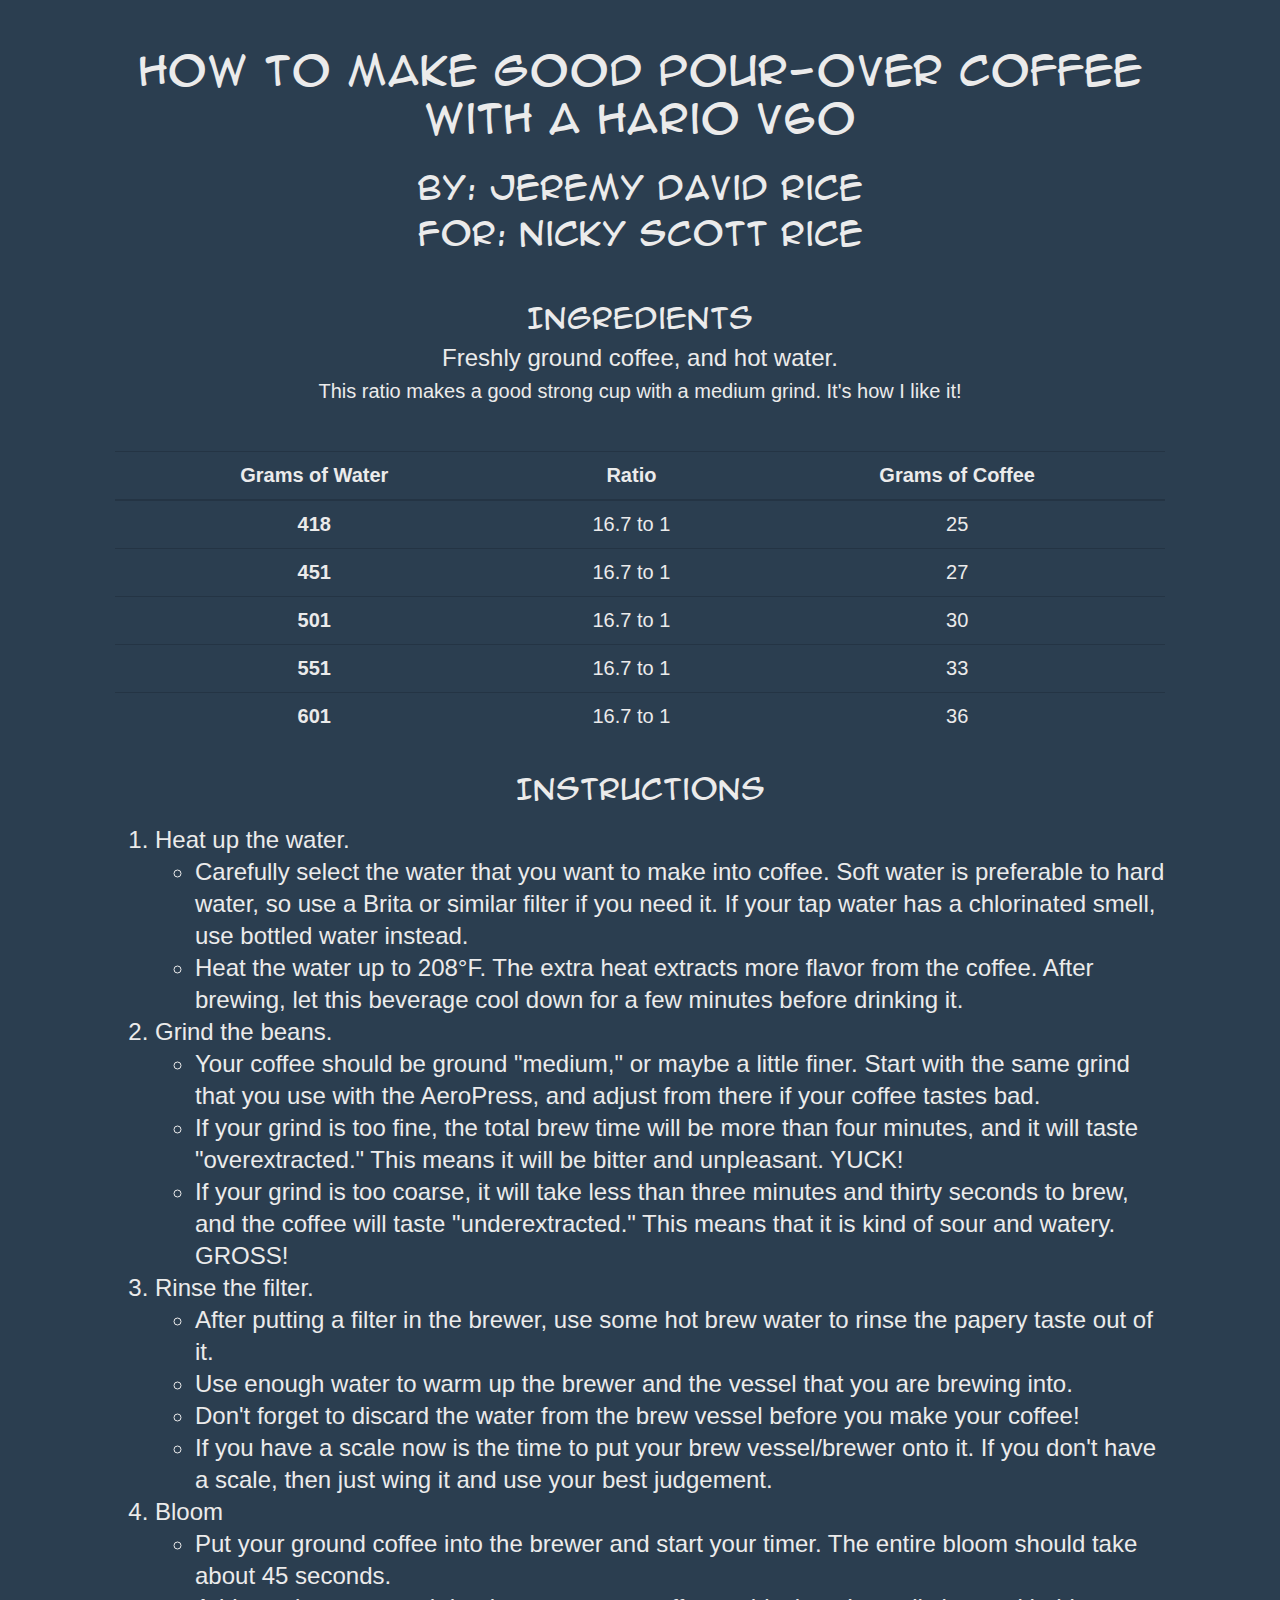
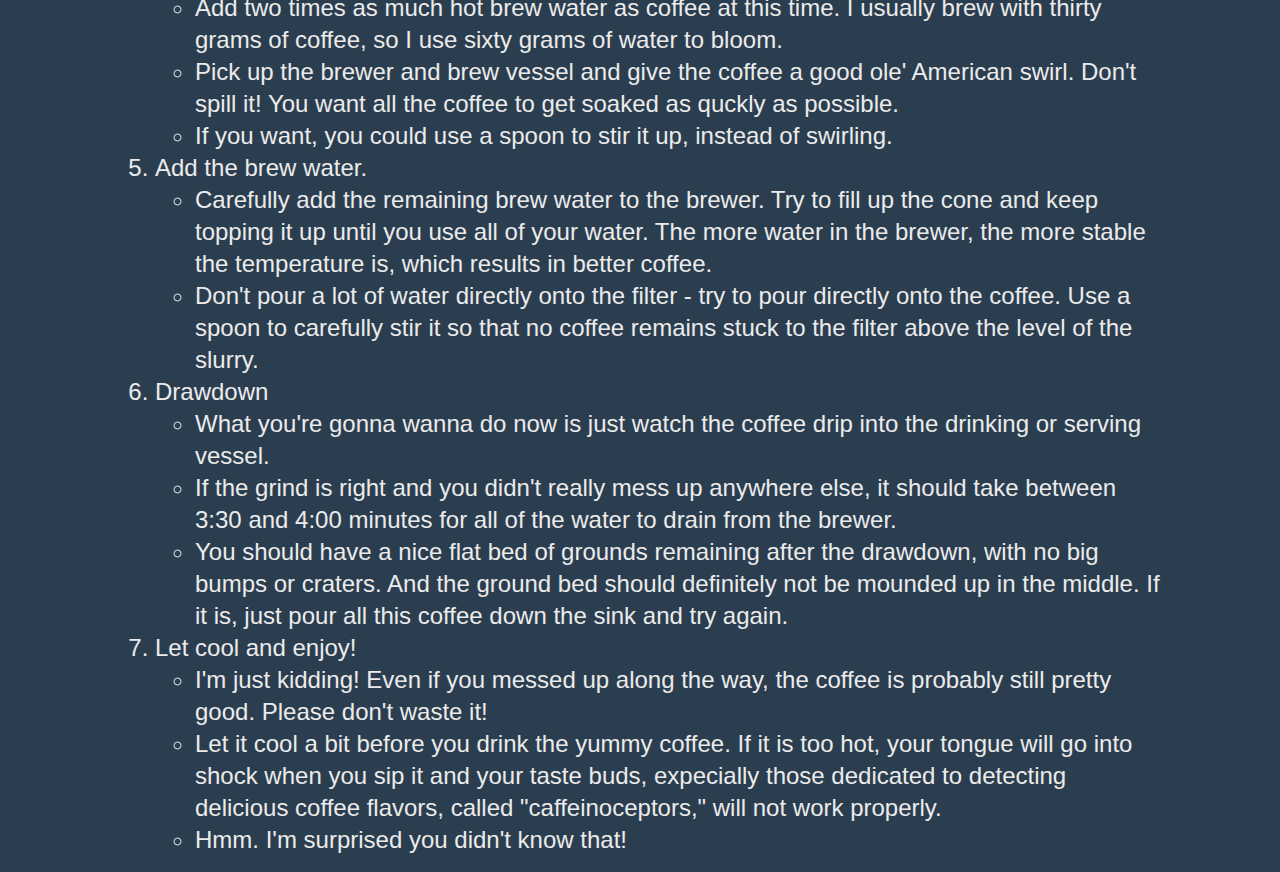
==== index.html @ bdd8b1e8 "WIP finish draft of instructions" ====
<!DOCTYPE html>
<html lang="en">

<head>
  <meta charset="UTF-8">
  <meta name="viewport" content="width=device-width, initial-scale=1.0">
  <title>Pour-Over Instructions</title>
  <!-- AnimeAce Font -->
  <link rel="stylesheet" href="Assets/Fonts/AnimeAce/specimen_files/grid_12-825-55-15.css" class="style">
  <!-- <link rel="stylesheet" href="Assets/Fonts/AnimeAce/specimen_files/specimen_stylesheet.css" class="style"> -->
  <link rel="stylesheet" href="Assets/Fonts/AnimeAce/stylesheet.css" class="style">
  <!-- Bootswatch Theme -->
  <link rel="stylesheet" href="Assets/CSS/bootstrap.min.css" class="style">
  <!-- Custom CSS -->
  <link rel="stylesheet" href="Assets/CSS/style.css" class="style">
</head>

<body>
  <div class="container">
    <h1 class="heading">How to Make Good Pour-Over Coffee with a Hario V60</h1><br>
    <h2 class="byline">By: Jeremy David Rice</h2>
    <h2 class="forline">For: Nicky Scott Rice</h2>
    <div class="container ingredients">
      <h3 class="ingredients-heading">Ingredients</h3>
      <h4>Freshly ground coffee, and hot water.</h4>
      <h5>This ratio makes a good strong cup with a medium grind. It's how I like it!</h5>
      <div class="container ingredients-table">
        <table class="table">
          <thead>
            <tr>
              <th scope="col">Grams of Water</th>
              <th scope="col">Ratio</th>
              <th scope="col">Grams of Coffee</th>
            </tr>
          </thead>
          <tbody>
            <tr>
              <th scope="row">418</th>
              <td>16.7 to 1</td>
              <td>25</td>
            </tr>
            <tr>
              <th scope="row">451</th>
              <td>16.7 to 1</td>
              <td>27</td>
            </tr>
            <tr>
              <th scope="row">501</th>
              <td>16.7 to 1</td>
              <td>30</td>
            </tr>
            <tr>
              <th scope="row">551</th>
              <td>16.7 to 1</td>
              <td>33</td>
            </tr>
            <tr>
              <th scope="row">601</th>
              <td>16.7 to 1</td>
              <td>36</td>
            </tr>
          </tbody>
        </table>

      </div>

    </div><br>
    <div class="container instructions">
      <h3 class="instructions-heading">Instructions</h3>
      <div class="container instructions-list">
        <ol>
          <li>Heat up the water.</li>
          <ul>
            <li>
              Carefully select the water that you want to make into coffee. Soft water is preferable to hard water, so
              use a Brita
              or similar filter if you need it. If your tap water has a chlorinated smell, use bottled water instead.
            </li>
            <li>Heat the water up to 208&deg;F. The extra heat extracts more flavor from the coffee. After brewing, let
              this beverage cool down for a few minutes before drinking it.
            </li>
          </ul>
          <li>Grind the beans.</li>
          <ul>
            <li>Your coffee should be ground "medium," or maybe a little finer. Start with the same
              grind that you use with the AeroPress, and adjust from there if your coffee tastes bad.</li>
            <li>If your grind is too fine, the total brew time will be more than four minutes, and it will taste
              "overextracted." This means it will be bitter and unpleasant. YUCK!</li>
            <li>If your grind is too coarse, it will take less than three minutes and thirty seconds to brew, and the
              coffee will taste "underextracted." This means that it is kind of sour and watery. GROSS!</li>
          </ul>
          <li>Rinse the filter.</li>
          <ul>
            <li>After putting a filter in the brewer, use some hot brew water to rinse the papery taste out of it. </li>
            <li>Use enough water to warm up the brewer and the vessel that you are brewing into.</li>
            <li>Don't forget to discard the water from the brew vessel before you make your coffee!</li>
            <li>If you have a scale now is the time to put your brew vessel/brewer onto it. If you don't have a scale,
              then just wing it and use your best judgement.</li>
          </ul>
          <li>Bloom</li>
          <ul>
            <li>Put your ground coffee into the brewer and start your timer. The entire bloom should take about 45
              seconds.</li>
            <li>Add two times as much hot brew water as coffee at this time. I usually brew with thirty grams of coffee,
              so I use sixty grams of water to bloom.</li>
            <li>Pick up the brewer and brew vessel and give the coffee a good ole' American swirl. Don't spill it! You
              want all the coffee to get soaked as quckly as possible.
            <li>If you want, you could use a spoon to stir it up, instead of swirling.</li>
          </ul>
          <li>Add the brew water.</li>
          <ul>
            <li>Carefully add the remaining brew water to the brewer. Try to fill up the cone and keep topping it up
              until you use all of your water. The more water in the brewer, the more stable the temperature is, which
              results in better coffee.</li>
            <li>Don't pour a lot of water directly onto the filter - try to pour directly onto the coffee. Use a spoon
              to carefully stir it so that no coffee remains stuck to the filter above the level of the slurry.</li>
          </ul>
          <li>Drawdown</li>
          <ul>
            <li>What you're gonna wanna do now is just watch the coffee drip into the drinking or serving vessel.</li>
            <li>If the grind is right and you didn't really mess up anywhere else, it should take between 3:30 and 4:00
              minutes for all of the water to drain from the brewer.</li>
            <li>You should have a nice flat bed of grounds remaining after the drawdown, with no big bumps or craters.
              And the ground bed should definitely not be mounded up in the middle. If it is, just pour all this coffee
              down the sink and try again.</li>
          </ul>
          <li>Let cool and enjoy!</li>
          <ul>
            <li>I'm just kidding! Even if you messed up along the way, the coffee is probably still pretty good. Please
              don't waste it!</li>
            <li>Let it cool a bit before you drink the yummy coffee. If it is too hot, your tongue will go into shock
              when you sip it
              and your taste buds, expecially those dedicated to detecting delicious coffee flavors, called
              "caffeinoceptors," will not work properly.</li>
            <li>Hmm. I'm surprised you didn't know that!</li>
          </ul>
        </ol>
      </div>

    </div>

  </div>
  <!-- Custom JS -->
  <!-- <link rel="stylesheet" href="app.js" class="app js"> -->
</body>

</html>
---- Assets/Fonts/AnimeAce/specimen_files/grid_12-825-55-15.css ----
/*Notes about grid:
Columns:      12
Grid Width:   825px
Column Width: 55px
Gutter Width: 15px
-------------------------------*/
 
 
 
.section 		{margin-bottom: 18px;
}
.section:after	{content: ".";display: block;height: 0;clear: both;visibility: hidden;}
.section 		{*zoom: 1;}
 
.section .firstcolumn,
.section .firstcol {margin-left: 0;}
 
 
/* Border on left hand side of a column. */
.border {
  padding-left: 7px;
  margin-left: 7px;
  border-left: 1px solid #eee;
}
 
/* Border with more whitespace, spans one column. */
.colborder {
    padding-left: 42px;
  margin-left: 42px;
  border-left: 1px solid #eee;
}
 

 
/* The Grid Classes */
.grid1, .grid1_2cols, .grid1_3cols, .grid1_4cols, .grid2, .grid2_3cols, .grid2_4cols, .grid3, .grid3_2cols, .grid3_4cols, .grid4, .grid4_3cols, .grid5, .grid5_2cols, .grid5_3cols, .grid5_4cols, .grid6, .grid6_4cols, .grid7, .grid7_2cols, .grid7_3cols, .grid7_4cols, .grid8, .grid8_3cols, .grid9, .grid9_2cols, .grid9_4cols, .grid10, .grid10_3cols, .grid10_4cols, .grid11, .grid11_2cols, .grid11_3cols, .grid11_4cols, .grid12
{margin-left: 15px;float: left;display: inline; overflow: hidden;}
 
 
.width1, .grid1, .span-1 {width: 55px;}
.width1_2cols,.grid1_2cols {width: 20px;}
.width1_3cols,.grid1_3cols  {width: 8px;}
.width1_4cols,.grid1_4cols  {width: 2px;}
.input_width1 {width: 49px;}
 
.width2, .grid2, .span-2 {width: 125px;}
.width2_3cols,.grid2_3cols  {width: 31px;}
.width2_4cols,.grid2_4cols  {width: 20px;}
.input_width2 {width: 119px;}
 
.width3, .grid3, .span-3 {width: 195px;}
.width3_2cols,.grid3_2cols {width: 90px;}
.width3_4cols,.grid3_4cols  {width: 37px;}
.input_width3 {width: 189px;}
 
.width4, .grid4, .span-4 {width: 265px;}
.width4_3cols,.grid4_3cols  {width: 78px;}
.input_width4 {width: 259px;}
 
.width5, .grid5, .span-5 {width: 335px;}
.width5_2cols,.grid5_2cols {width: 160px;}
.width5_3cols,.grid5_3cols  {width: 101px;}
.width5_4cols,.grid5_4cols  {width: 72px;}
.input_width5 {width: 329px;}
 
.width6, .grid6, .span-6 {width: 405px;}
.width6_4cols,.grid6_4cols  {width: 90px;}
.input_width6 {width: 399px;}
 
.width7, .grid7, .span-7 {width: 475px;}
.width7_2cols,.grid7_2cols {width: 230px;}
.width7_3cols,.grid7_3cols  {width: 148px;}
.width7_4cols,.grid7_4cols  {width: 107px;}
.input_width7 {width: 469px;}
 
.width8, .grid8, .span-8 {width: 545px;}
.width8_3cols,.grid8_3cols  {width: 171px;}
.input_width8 {width: 539px;}
 
.width9, .grid9, .span-9 {width: 615px;}
.width9_2cols,.grid9_2cols {width: 300px;}
.width9_4cols,.grid9_4cols  {width: 142px;}
.input_width9 {width: 609px;}
 
.width10, .grid10, .span-10 {width: 685px;}
.width10_3cols,.grid10_3cols  {width: 218px;}
.width10_4cols,.grid10_4cols  {width: 160px;}
.input_width10 {width: 679px;}
 
.width11, .grid11, .span-11 {width: 755px;}
.width11_2cols,.grid11_2cols {width: 370px;}
.width11_3cols,.grid11_3cols  {width: 241px;}
.width11_4cols,.grid11_4cols  {width: 177px;}
.input_width11 {width: 749px;}
 
.width12, .grid12, .span-12 {width: 825px;}
.input_width12 {width: 819px;}
 
/* Subdivided grid spaces */
.emptycols_left1, .prepend-1 {padding-left: 70px;}
.emptycols_right1, .append-1 {padding-right: 70px;}
.emptycols_left2, .prepend-2 {padding-left: 140px;}
.emptycols_right2, .append-2 {padding-right: 140px;}
.emptycols_left3, .prepend-3 {padding-left: 210px;}
.emptycols_right3, .append-3 {padding-right: 210px;}
.emptycols_left4, .prepend-4 {padding-left: 280px;}
.emptycols_right4, .append-4 {padding-right: 280px;}
.emptycols_left5, .prepend-5 {padding-left: 350px;}
.emptycols_right5, .append-5 {padding-right: 350px;}
.emptycols_left6, .prepend-6 {padding-left: 420px;}
.emptycols_right6, .append-6 {padding-right: 420px;}
.emptycols_left7, .prepend-7 {padding-left: 490px;}
.emptycols_right7, .append-7 {padding-right: 490px;}
.emptycols_left8, .prepend-8 {padding-left: 560px;}
.emptycols_right8, .append-8 {padding-right: 560px;}
.emptycols_left9, .prepend-9 {padding-left: 630px;}
.emptycols_right9, .append-9 {padding-right: 630px;}
.emptycols_left10, .prepend-10 {padding-left: 700px;}
.emptycols_right10, .append-10 {padding-right: 700px;}
.emptycols_left11, .prepend-11 {padding-left: 770px;}
.emptycols_right11, .append-11 {padding-right: 770px;}
.pull-1 {margin-left: -70px;}
.push-1 {margin-right: -70px;margin-left: 18px;float: right;}
.pull-2 {margin-left: -140px;}
.push-2 {margin-right: -140px;margin-left: 18px;float: right;}
.pull-3 {margin-left: -210px;}
.push-3 {margin-right: -210px;margin-left: 18px;float: right;}
.pull-4 {margin-left: -280px;}
.push-4 {margin-right: -280px;margin-left: 18px;float: right;}
---- Assets/Fonts/AnimeAce/specimen_files/specimen_stylesheet.css ----
@import url('grid_12-825-55-15.css');

/*  
	CSS Reset by Eric Meyer - Released under Public Domain
    http://meyerweb.com/eric/tools/css/reset/
*/
html, body, div, span, applet, object, iframe,
h1, h2, h3, h4, h5, h6, p, blockquote, pre,
a, abbr, acronym, address, big, cite, code,
del, dfn, em, font, img, ins, kbd, q, s, samp,
small, strike, strong, sub, sup, tt, var,
b, u, i, center, dl, dt, dd, ol, ul, li,
fieldset, form, label, legend, table, 
caption, tbody, tfoot, thead, tr, th, td 
                  {margin: 0;padding: 0;border: 0;outline: 0;
                  font-size: 100%;vertical-align: baseline;
                  background: transparent;}
body              {line-height: 1;}
ol, ul            {list-style: none;}
blockquote, q     {quotes: none;}
blockquote:before, blockquote:after,
q:before, q:after {content: '';	content: none;}
:focus            {outline: 0;}
ins               {text-decoration: none;}
del               {text-decoration: line-through;}
table             {border-collapse: collapse;border-spacing: 0;}




body {
	color: #000;
	background-color: #dcdcdc;
}

a {
	text-decoration: none;
	color: #1883ba;
}

h1{
	font-size: 32px;
	font-weight: normal;
	font-style: normal;
	margin-bottom: 18px;
}

h2{
	font-size: 18px;
}

#container {
	width: 865px;
	margin: 0px auto;
}


#header {
	padding: 20px;
	font-size: 36px;
	background-color: #000;
	color: #fff;
}

#header span {
	color: #666;
}
#main_content {
	background-color: #fff;
	padding: 60px 20px 20px;
}


#footer p {
	margin: 0;
	padding-top: 10px;
	padding-bottom: 50px;
	color: #333;
	font: 10px Arial, sans-serif;
}

.tabs {
	width: 100%;
	height: 31px;
	background-color: #444;
}
.tabs li {
	float:  left;
	margin: 0;
	overflow: hidden;
	background-color: #444;
}
.tabs li a {
	display: block;
	color: #fff;
	text-decoration: none;
	font: bold 11px/11px 'Arial';
	text-transform: uppercase;
	padding: 10px 15px;
	border-right: 1px solid #fff;
}

.tabs li a:hover {
		background-color: #00b3ff;

}

.tabs li.active a {
	color:  #000;
	background-color: #fff;
}



div.huge {
	
	font-size: 300px;
	line-height: 1em;
	padding: 0;
	letter-spacing: -.02em;
	overflow: hidden;
}
div.glyph_range {
	font-size: 72px;
	line-height: 1.1em;
}

.size10{ font-size: 10px; }
.size11{ font-size: 11px; }
.size12{ font-size: 12px; }
.size13{ font-size: 13px; }
.size14{ font-size: 14px; }
.size16{ font-size: 16px; }
.size18{ font-size: 18px; }
.size20{ font-size: 20px; }
.size24{ font-size: 24px; }
.size30{ font-size: 30px; }
.size36{ font-size: 36px; }
.size48{ font-size: 48px; }
.size60{ font-size: 60px; }
.size72{ font-size: 72px; }
.size90{ font-size: 90px; }


.psample_row1 {	height: 120px;}
.psample_row1 {	height: 120px;}
.psample_row2 {	height: 160px;}
.psample_row3 {	height: 160px;}
.psample_row4 {	height: 160px;}

.psample {
	overflow: hidden;
	position: relative;
}
.psample p {
	line-height: 1.3em;
	display: block;
	overflow: hidden;
	margin: 0;
}

.psample span {
	margin-right: .5em;
}

.white_blend {
	width: 100%;
	height: 61px;
	background-image: url([data-uri]);
	position: absolute;
	bottom: 0;
}
.black_blend {
	width: 100%;
	height: 61px;
	background-image: url([data-uri]);
	position: absolute;
	bottom: 0;
}
.fullreverse {
	background:  #000 !important;
	color:  #fff !important;
	margin-left: -20px;
	padding-left: 20px;
	margin-right: -20px;
	padding-right: 20px;
	padding: 20px;
	margin-bottom:0;
}


.sample_table td {
	padding-top: 3px;
	padding-bottom:5px;
	padding-left: 5px;
	vertical-align: middle;
	line-height: 1.2em;
}

.sample_table td:first-child {
	background-color: #eee;
	text-align: right;
	padding-right: 5px;
	padding-left: 0;
	padding: 5px;
	font: 11px/12px "Courier New", Courier, mono;
}

code {
	white-space: pre;
	background-color: #eee;
	display: block;
	padding: 10px;
	margin-bottom: 18px;
	overflow: auto;
}


.bottom,.last 	{margin-bottom:0 !important; padding-bottom:0 !important;}

.box  { 
  padding: 18px; 
  margin-bottom: 18px; 
  background: #eee; 
}

.reverse,.reversed { background:  #000 !important;color:  #fff !important; border: none !important;}

#bodycomparison {
	position: relative;
	overflow: hidden;
	font-size: 72px;
	height: 90px;
	white-space: nowrap;
}

#bodycomparison div{
	font-size: 72px;
	line-height: 90px;
	display: inline;
	margin: 0 15px 0 0;
	padding: 0;
}

#bodycomparison div span{
	font: 10px Arial;
	position: absolute;
	left: 0;
}
#xheight {
	float: none;
	position: absolute;
	color: #d9f3ff;
	font-size: 72px;
	line-height: 90px;
}

.fontbody {
 position: relative;
}
.arialbody{
	font-family: Arial;
	position: relative;
}
.verdanabody{
	font-family: Verdana;
	position: relative;
}
.georgiabody{
	font-family: Georgia;
	position: relative;
}

/* @group Layout page
 */

#layout h1 {
	font-size: 36px;
	line-height: 42px;
	font-weight: normal;
	font-style: normal;
}

#layout h2 {
	font-size: 24px;
	line-height: 23px;
	font-weight: normal;
	font-style: normal;
}

#layout h3 {
	font-size: 22px;
	line-height: 1.4em;
	margin-top: 1em;
	font-weight: normal;
	font-style: normal;
}


#layout p.byline {
	font-size: 12px;
	margin-top: 18px;
	line-height: 12px;
	margin-bottom: 0;
}
#layout p {
	font-size: 14px;
	line-height: 21px;
	margin-bottom: .5em;
}

#layout p.large{
	font-size: 18px;
	line-height: 26px;
}

#layout .sidebar p{
	font-size: 12px;
	line-height: 1.4em;
}

#layout p.caption {
	font-size: 10px;
	margin-top: -16px;
	margin-bottom: 18px;
}

/* @end */

/* @group Glyphs */

#glyph_chart div{
	background-color: #d9f3ff;
	color: black;
	float: left;
	font-size: 36px;
	height: 1.2em;
	line-height: 1.2em;
	margin-bottom: 1px;
	margin-right: 1px;
	text-align: center;
	width: 1.2em;
	position: relative;
	padding: .6em .2em .2em;
}

#glyph_chart div p {
	position: absolute;
	left: 0;
	top: 0;
	display: block;
	text-align: center;
	font: bold 9px Arial, sans-serif;
	background-color: #3a768f;
	width: 100%;
	color: #fff;
	padding: 2px 0;
}


#glyphs h1 {
	font-family: Arial, sans-serif;
}
/* @end */

/* @group Installing */

#installing {
	font: 13px Arial, sans-serif;
}

#installing p,
#glyphs p{
	line-height: 1.2em;
	margin-bottom: 18px;
	font: 13px Arial, sans-serif;
}



#installing h3{
	font-size: 15px;
	margin-top: 18px;
}

/* @end */

#rendering h1 {
	font-family: Arial, sans-serif;
}
.render_table td {
	font: 11px "Courier New", Courier, mono;
	vertical-align: middle;
}
---- Assets/Fonts/AnimeAce/stylesheet.css ----
/*! Generated by Font Squirrel (https://www.fontsquirrel.com) on December 20, 2020 */
@font-face {
    font-family: 'anime_aceregular';
    src: url('animeace-webfont.woff2') format('woff2'),
         url('animeace-webfont.woff') format('woff');
    font-weight: normal;
    font-style: normal;

}
@font-face {
    font-family: 'anime_acebold';
    src: url('animeace_b-webfont.woff2') format('woff2'),
         url('animeace_b-webfont.woff') format('woff');
    font-weight: normal;
    font-style: normal;

}
@font-face {
    font-family: 'anime_aceitalic';
    src: url('animeace_i-webfont.woff2') format('woff2'),
         url('animeace_i-webfont.woff') format('woff');
    font-weight: normal;
    font-style: normal;

}
---- Assets/CSS/style.css ----
body {
  text-align: center;
  font: 1rem 'anime_aceregular', sans-serif;
  align-items: center;
  /* margin-top: 3rem; */
}
ol,ul {
 text-align: left;
 font: 1.5rem sans-serif;
 line-height: 2rem;
 /* max-width: 70rem; */
 /* align-items: center; */
}
h4 {
  font: 1.5rem sans-serif;
}
h5, 
.table {
  font: 1.25rem sans-serif;
}
.container {
  margin-top: 3rem;
}
.instructions {
  margin-top: 0rem;
}
.instructions-list {
  margin-top: 1rem;
}

/* .container {
  text-align: center;
  align-items: center;
} */
/* .container.list {
  align-items: center;
  text-align: center;
} */
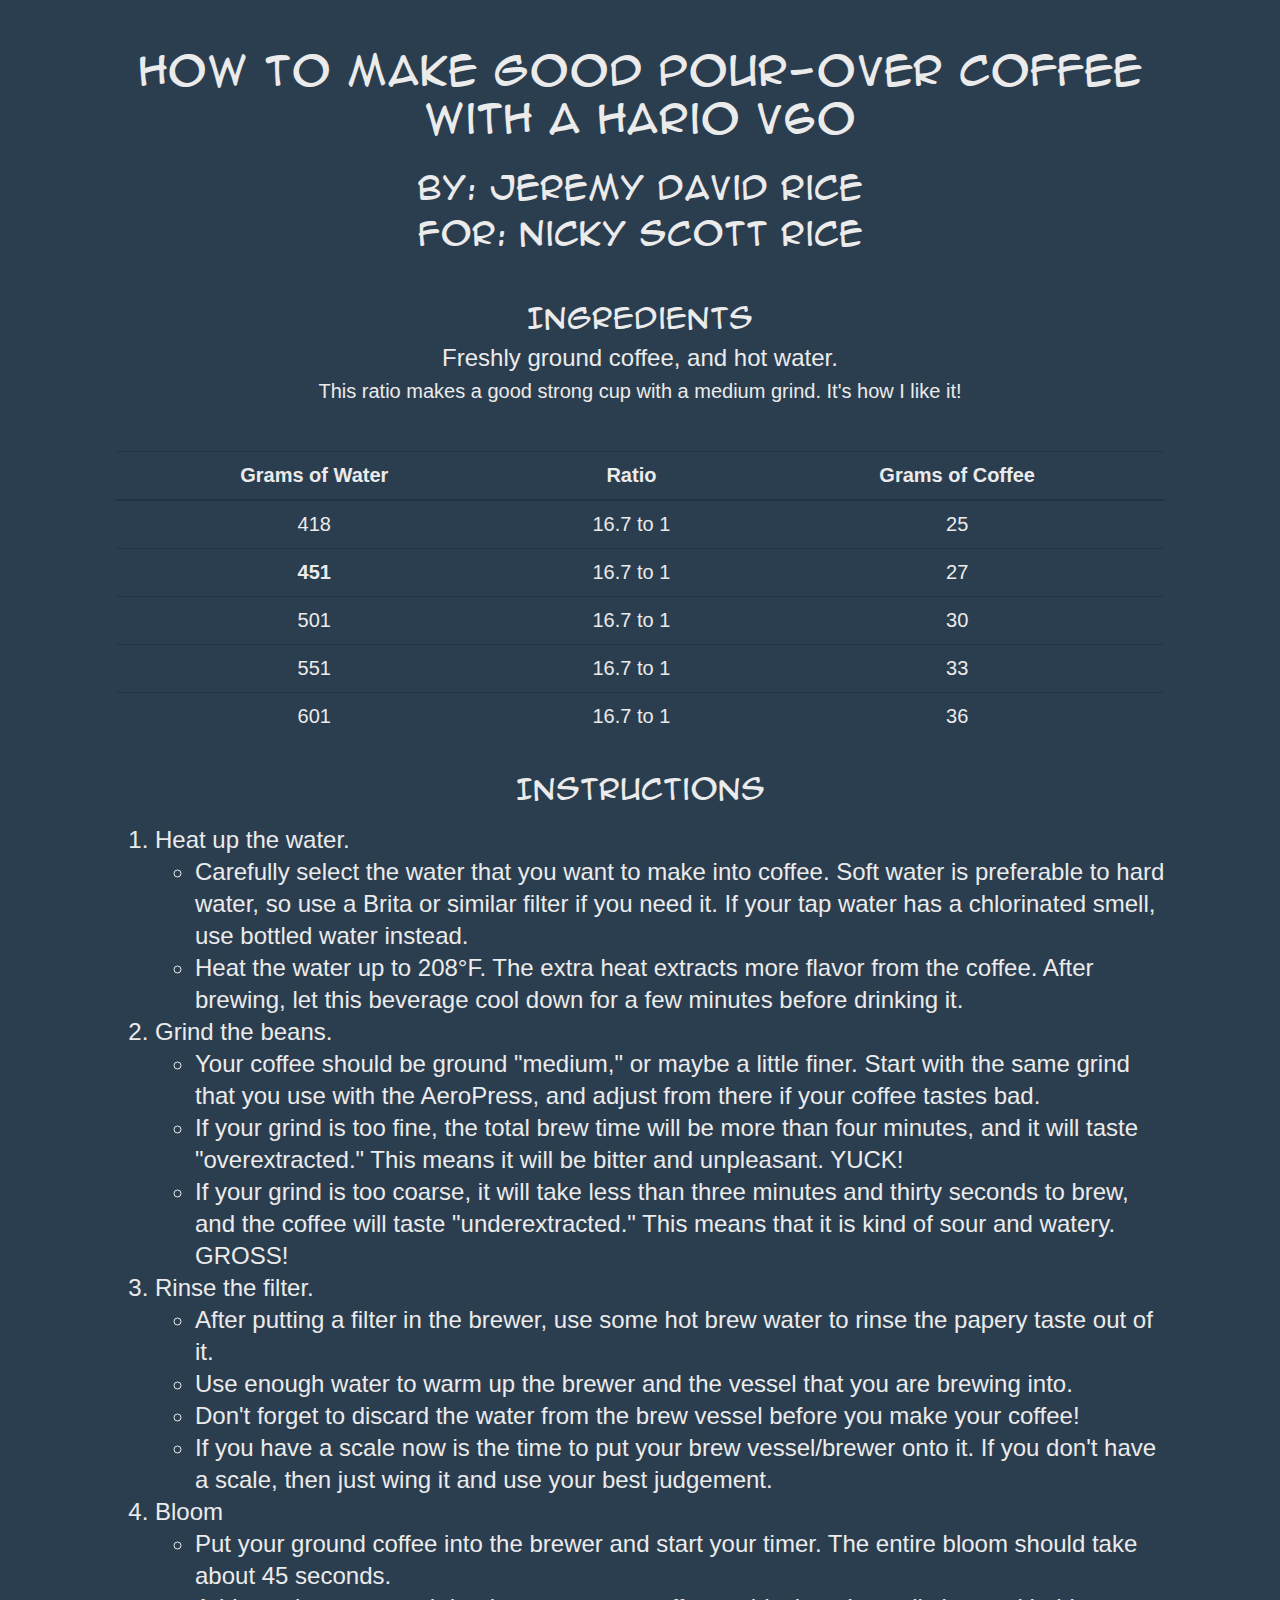
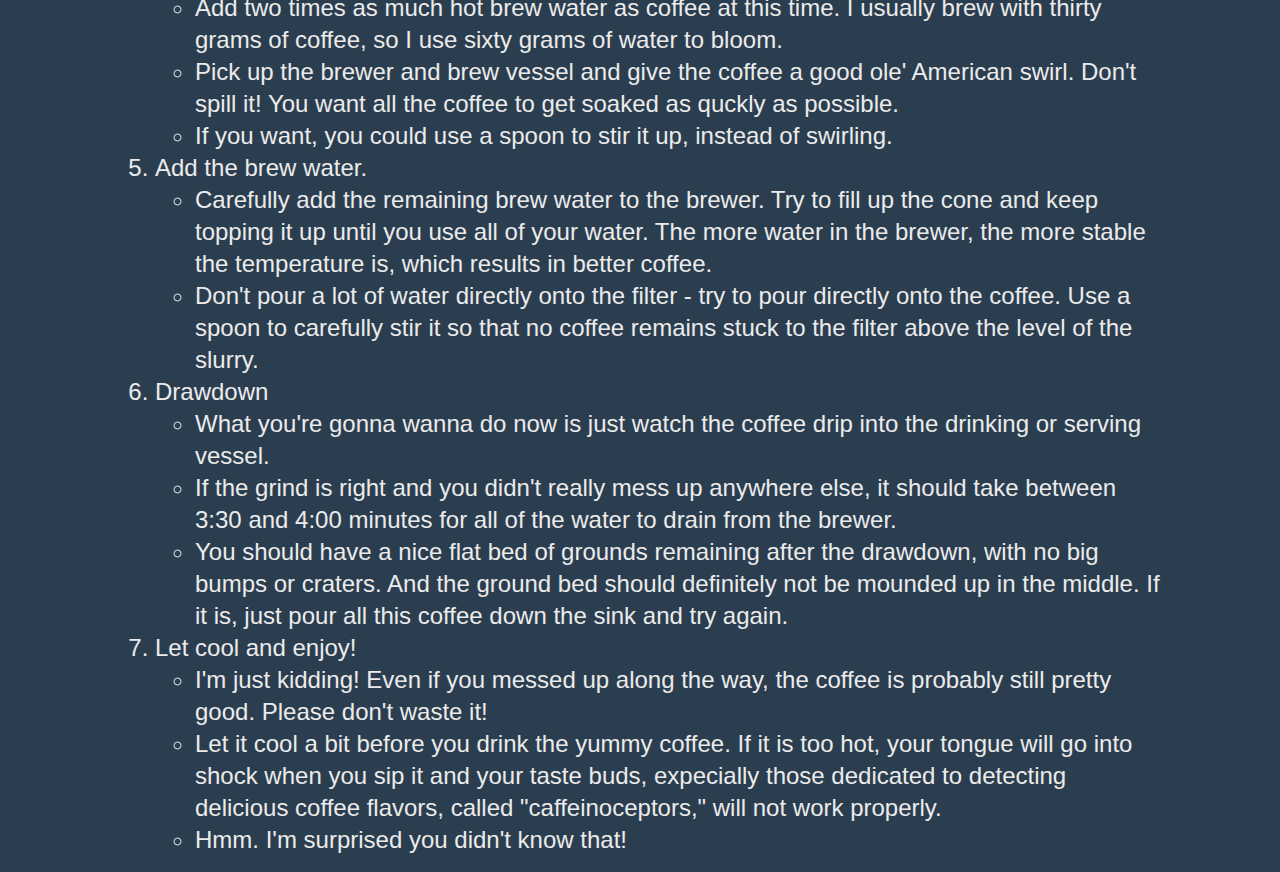
==== commit 24df4654: "WIP add media query and style heading and ingredients" ====
--- a/index.html
+++ b/index.html
@@ -28,34 +28,34 @@
         <table class="table">
           <thead>
             <tr>
-              <th scope="col">Grams of Water</th>
-              <th scope="col">Ratio</th>
-              <th scope="col">Grams of Coffee</th>
+              <th scope="col" class="labels">Grams of Water</th>
+              <th scope="col" class="labels">Ratio</th>
+              <th scope="col" class="labels">Grams of Coffee</th>
             </tr>
           </thead>
           <tbody>
             <tr>
-              <th scope="row">418</th>
+              <th scope="row" class="grams-of-water">418</th>
               <td>16.7 to 1</td>
               <td>25</td>
             </tr>
             <tr>
-              <th scope="row">451</th>
+              <th scope="row" >451</th>
               <td>16.7 to 1</td>
               <td>27</td>
             </tr>
             <tr>
-              <th scope="row">501</th>
+              <th scope="row" class="grams-of-water">501</th>
               <td>16.7 to 1</td>
               <td>30</td>
             </tr>
             <tr>
-              <th scope="row">551</th>
+              <th scope="row" class="grams-of-water">551</th>
               <td>16.7 to 1</td>
               <td>33</td>
             </tr>
             <tr>
-              <th scope="row">601</th>
+              <th scope="row" class="grams-of-water">601</th>
               <td>16.7 to 1</td>
               <td>36</td>
             </tr>
--- a/Assets/CSS/style.css
+++ b/Assets/CSS/style.css
@@ -27,7 +27,26 @@
 .instructions-list {
   margin-top: 1rem;
 }
-
+.grams-of-water {
+  font-weight: normal;
+}
+@media only screen and (max-width: 850px) {
+  h1 {
+    font-size: 1.5rem;
+  }
+  h2,
+  h3,
+  h4 {
+    font-size: 1.3rem;
+  }
+  h5,
+  th {
+    font-size: 1.2rem;
+  }
+  .container {
+    margin-top: 2rem;
+  }
+}
 /* .container {
   text-align: center;
   align-items: center;
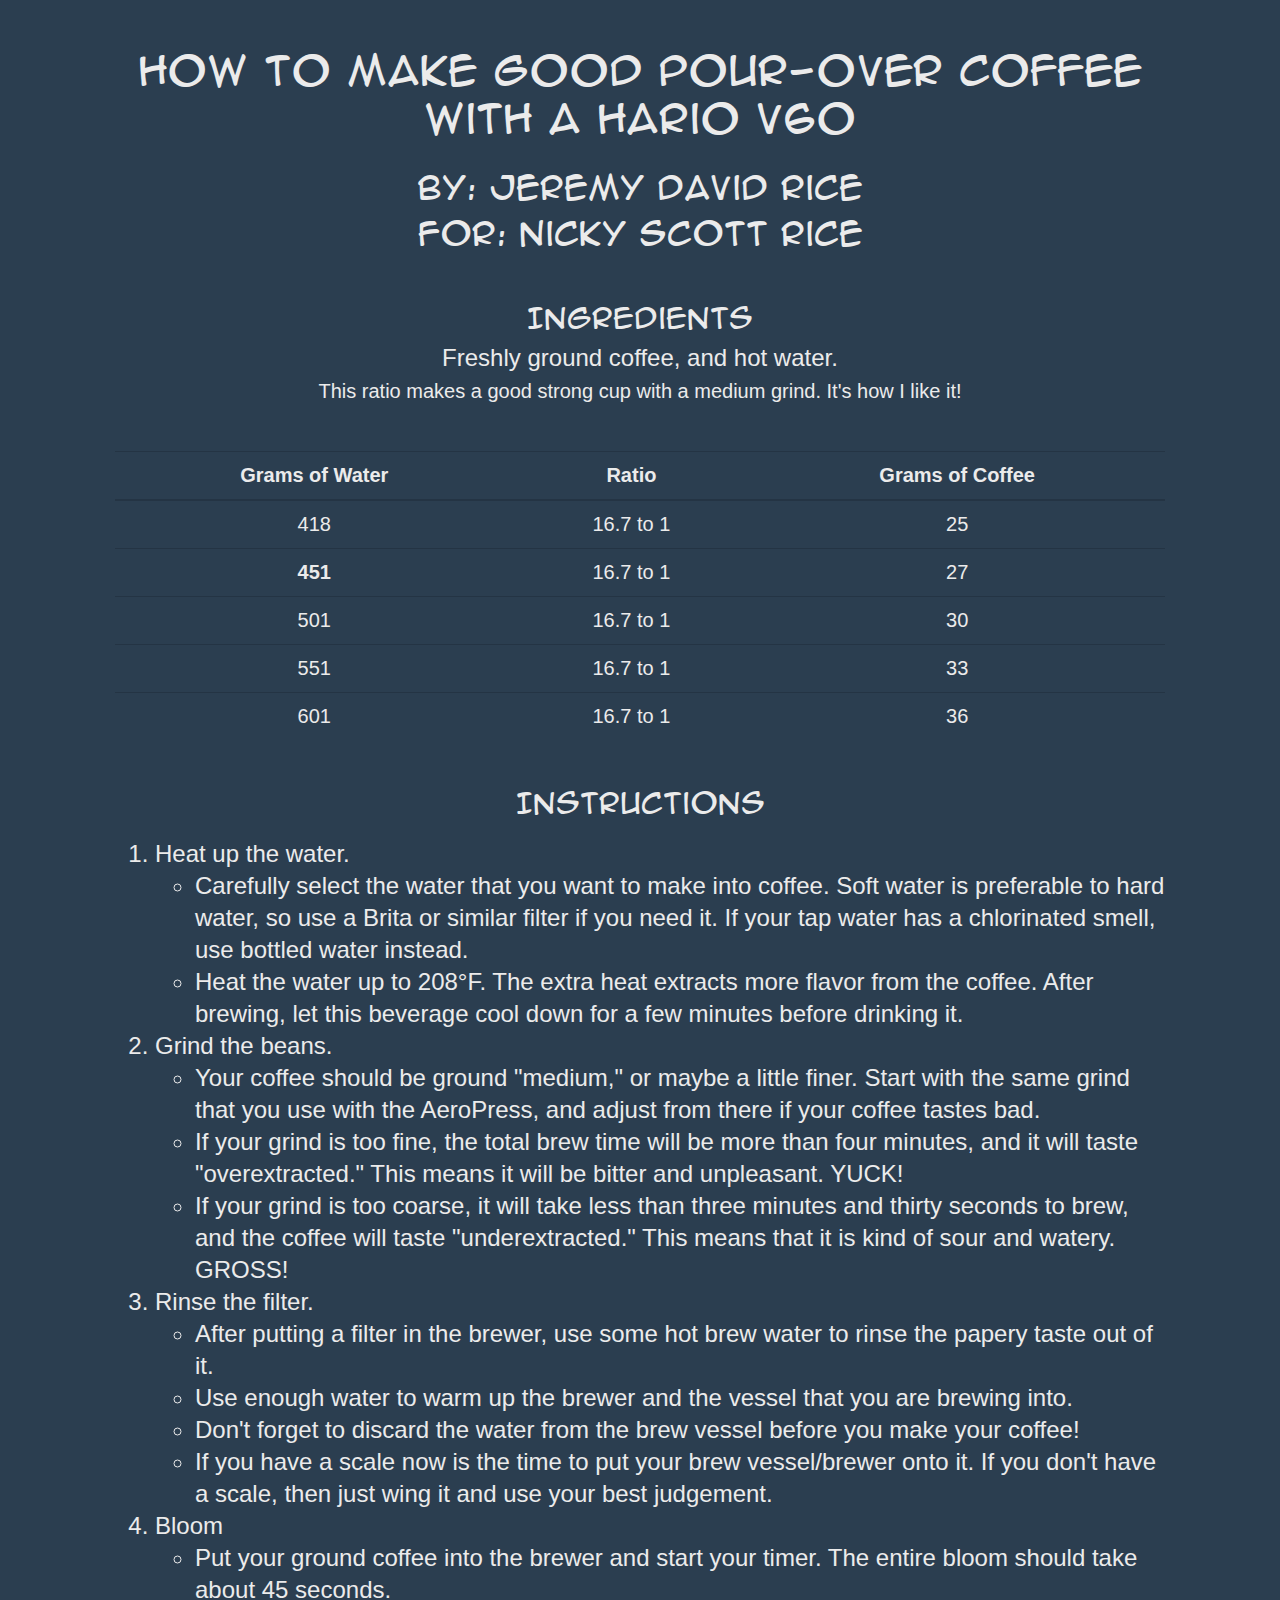
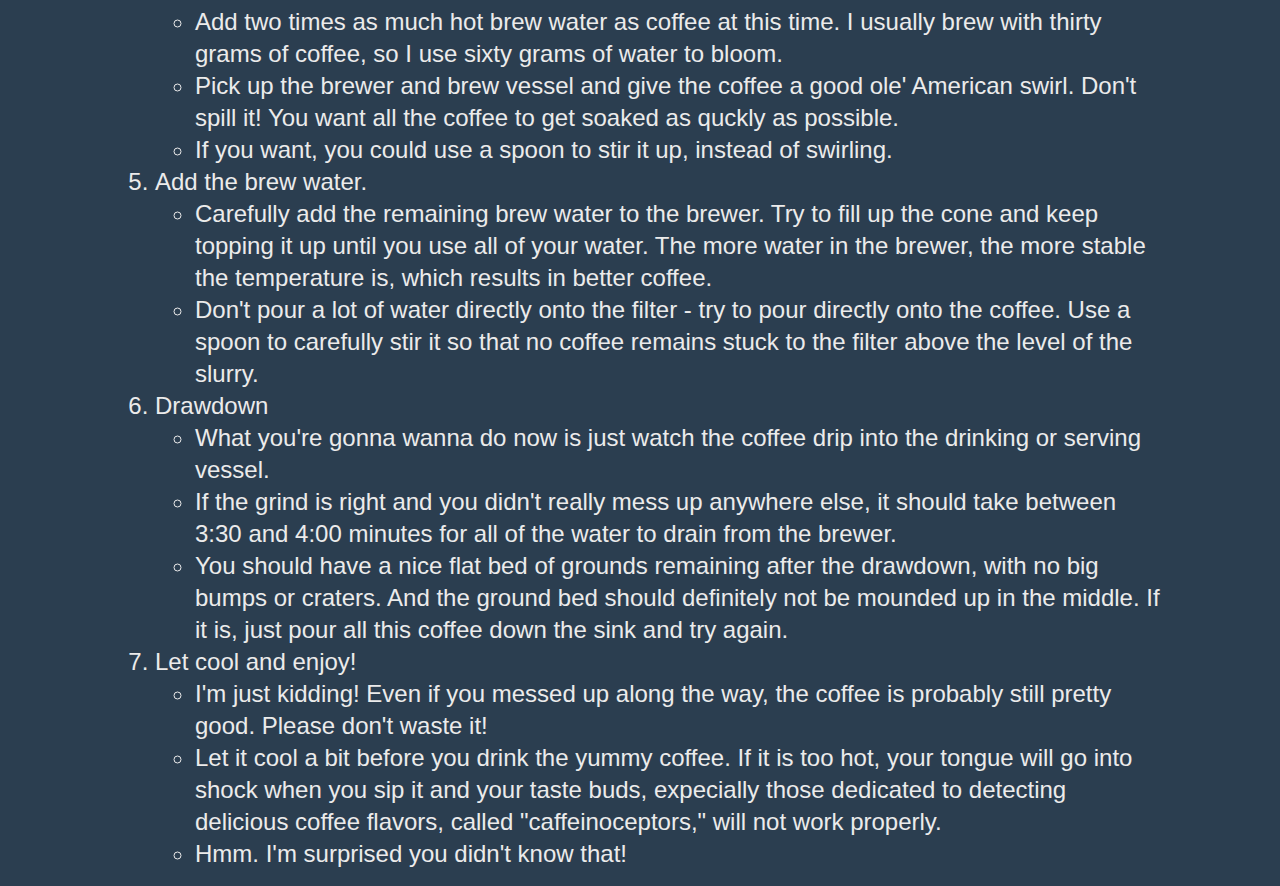
==== commit c6e695ee: "WIP reformat entire page for small screens" ====
--- a/index.html
+++ b/index.html
@@ -64,7 +64,7 @@
 
       </div>
 
-    </div><br>
+    </div>
     <div class="container instructions">
       <h3 class="instructions-heading">Instructions</h3>
       <div class="container instructions-list">
--- a/Assets/CSS/style.css
+++ b/Assets/CSS/style.css
@@ -22,7 +22,7 @@
   margin-top: 3rem;
 }
 .instructions {
-  margin-top: 0rem;
+  margin-top: 3rem;
 }
 .instructions-list {
   margin-top: 1rem;
@@ -30,7 +30,7 @@
 .grams-of-water {
   font-weight: normal;
 }
-@media only screen and (max-width: 850px) {
+@media only screen and (max-width: 815px) {
   h1 {
     font-size: 1.5rem;
   }
@@ -43,8 +43,16 @@
   th {
     font-size: 1.2rem;
   }
+  ol,
+  ul {
+    padding: 0px;
+  }
+  li {
+    font-size: 1.3rem;
+    line-height: 1.3;
+  }
   .container {
-    margin-top: 2rem;
+    margin-top: 1.5rem;
   }
 }
 /* .container {
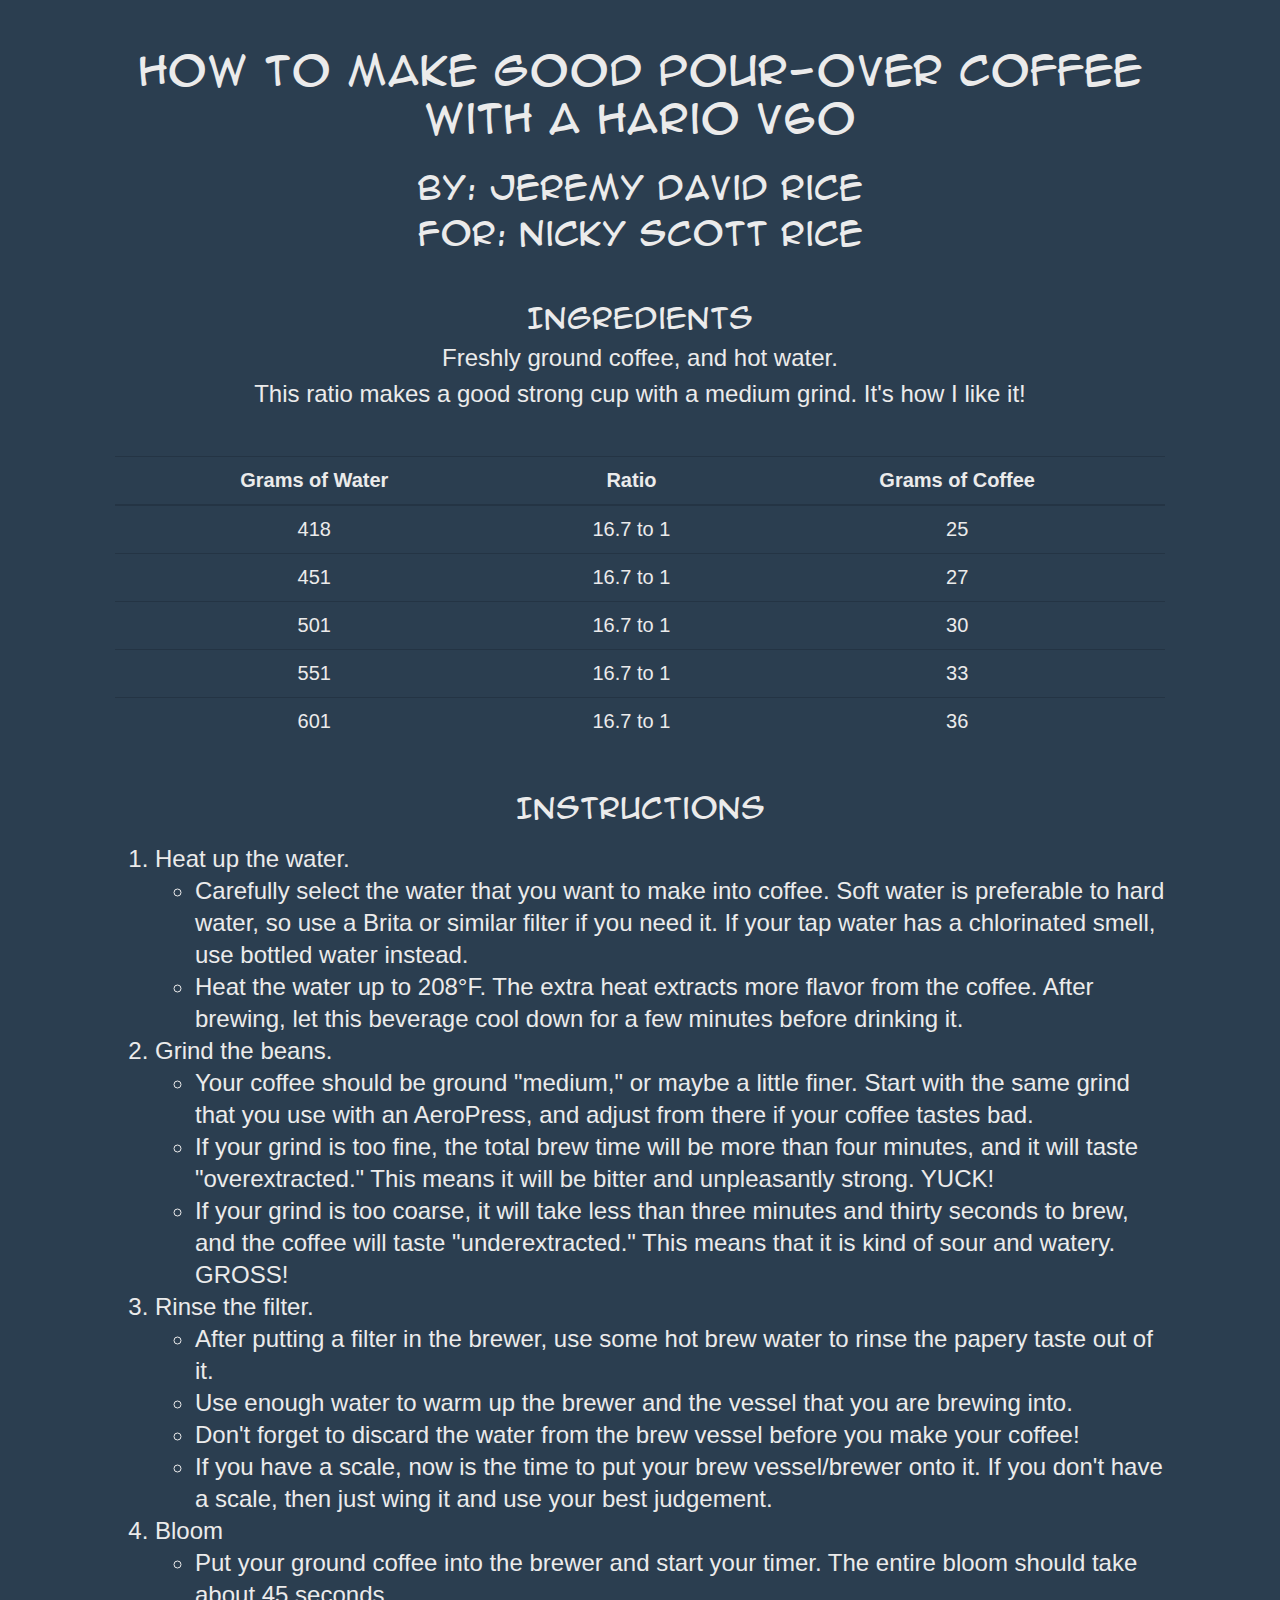
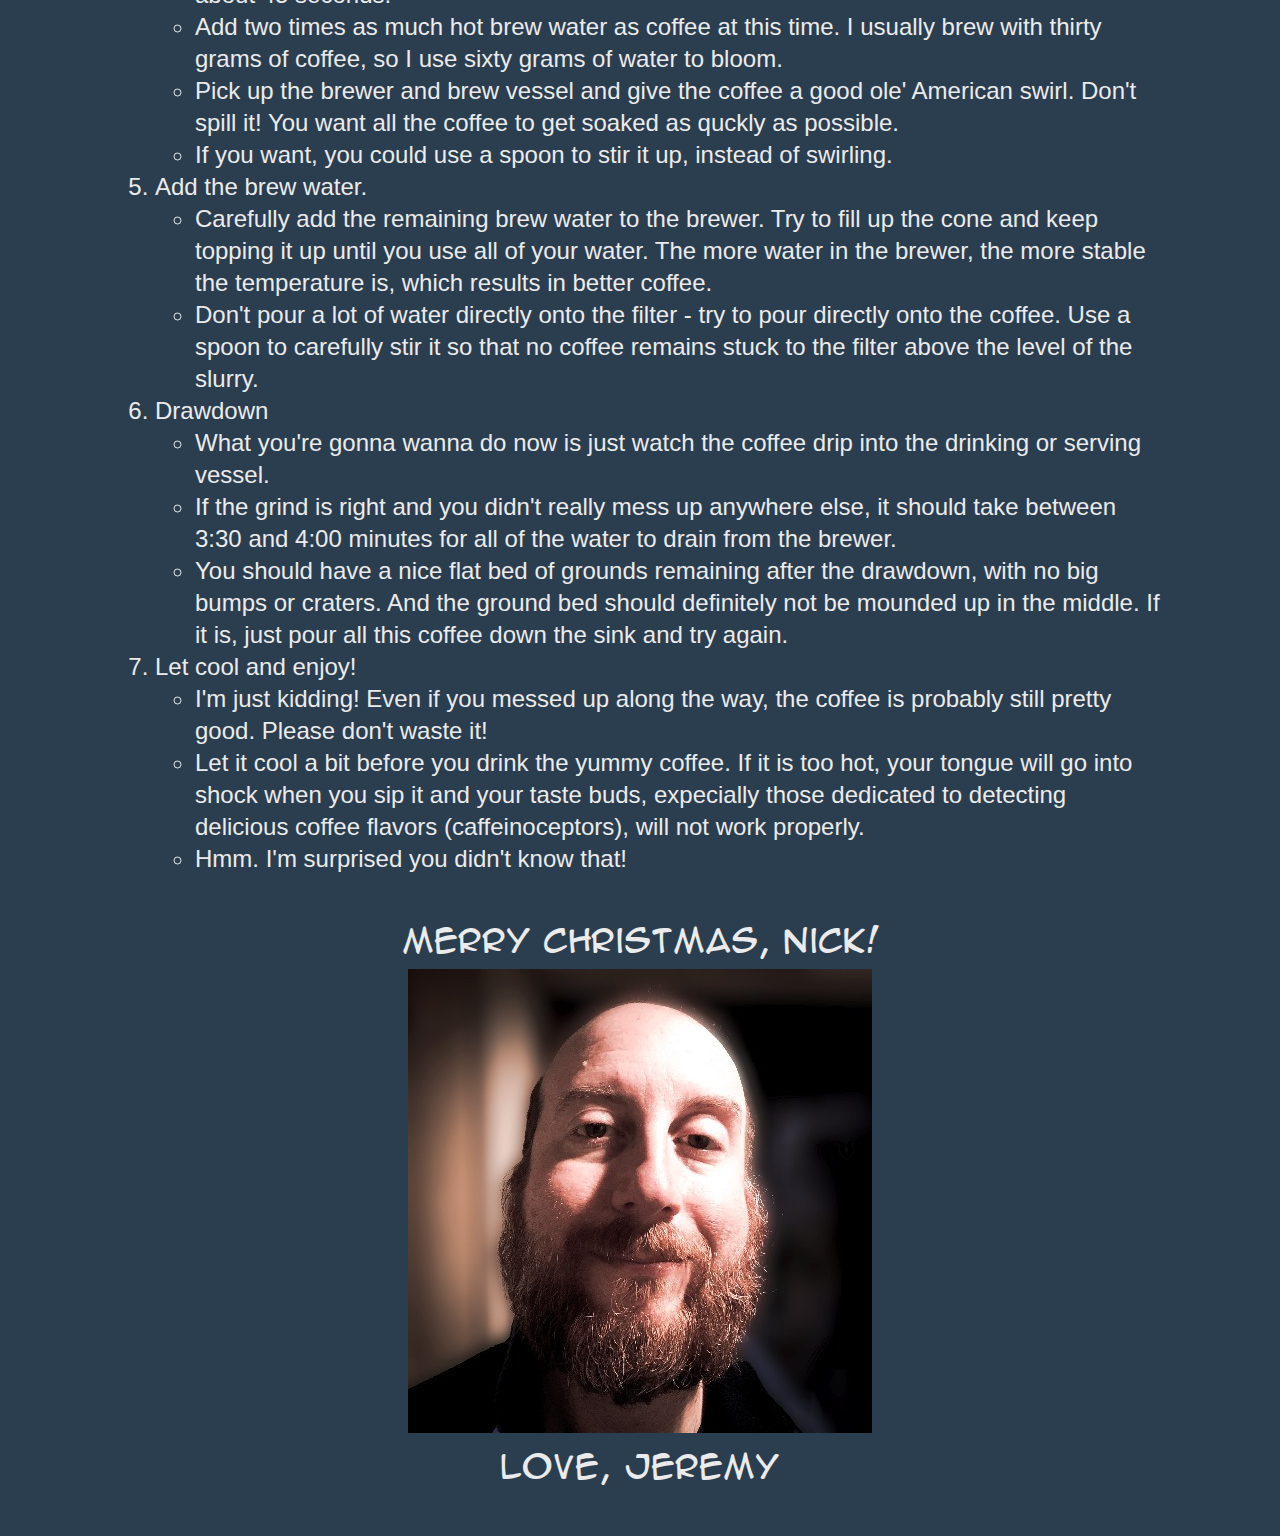
==== commit 99175130: "format photo, add link to github" ====
--- a/index.html
+++ b/index.html
@@ -23,7 +23,7 @@
     <div class="container ingredients">
       <h3 class="ingredients-heading">Ingredients</h3>
       <h4>Freshly ground coffee, and hot water.</h4>
-      <h5>This ratio makes a good strong cup with a medium grind. It's how I like it!</h5>
+      <h4>This ratio makes a good strong cup with a medium grind. It's how I like it!</h4>
       <div class="container ingredients-table">
         <table class="table">
           <thead>
@@ -40,7 +40,7 @@
               <td>25</td>
             </tr>
             <tr>
-              <th scope="row" >451</th>
+              <th scope="row" class="grams-of-water">451</th>
               <td>16.7 to 1</td>
               <td>27</td>
             </tr>
@@ -83,9 +83,9 @@
           <li>Grind the beans.</li>
           <ul>
             <li>Your coffee should be ground "medium," or maybe a little finer. Start with the same
-              grind that you use with the AeroPress, and adjust from there if your coffee tastes bad.</li>
+              grind that you use with an AeroPress, and adjust from there if your coffee tastes bad.</li>
             <li>If your grind is too fine, the total brew time will be more than four minutes, and it will taste
-              "overextracted." This means it will be bitter and unpleasant. YUCK!</li>
+              "overextracted." This means it will be bitter and unpleasantly strong. YUCK!</li>
             <li>If your grind is too coarse, it will take less than three minutes and thirty seconds to brew, and the
               coffee will taste "underextracted." This means that it is kind of sour and watery. GROSS!</li>
           </ul>
@@ -94,7 +94,7 @@
             <li>After putting a filter in the brewer, use some hot brew water to rinse the papery taste out of it. </li>
             <li>Use enough water to warm up the brewer and the vessel that you are brewing into.</li>
             <li>Don't forget to discard the water from the brew vessel before you make your coffee!</li>
-            <li>If you have a scale now is the time to put your brew vessel/brewer onto it. If you don't have a scale,
+            <li>If you have a scale, now is the time to put your brew vessel/brewer onto it. If you don't have a scale,
               then just wing it and use your best judgement.</li>
           </ul>
           <li>Bloom</li>
@@ -130,11 +130,18 @@
               don't waste it!</li>
             <li>Let it cool a bit before you drink the yummy coffee. If it is too hot, your tongue will go into shock
               when you sip it
-              and your taste buds, expecially those dedicated to detecting delicious coffee flavors, called
-              "caffeinoceptors," will not work properly.</li>
-            <li>Hmm. I'm surprised you didn't know that!</li>
+              and your taste buds, expecially those dedicated to detecting delicious coffee flavors (caffeinoceptors),
+              will not work properly.</li>
+            <li>Hmm. I'm surprised you didn't know that!</li><br>
+
           </ul>
         </ol>
+        <div class="footer">
+          <h2>Merry Christmas, Nick!</h2>
+          <a href="https://github.com/jdavidrice" target="_blank" rel="noopener noreferrer" class="href">
+            <img src="Assets/Images/Pic_of_Jemmy.jpg" alt="Picture of Jemmy"></a>
+          <h2>Love, Jeremy</h2>
+        </div>
       </div>
 
     </div>
--- a/Assets/CSS/style.css
+++ b/Assets/CSS/style.css
@@ -18,6 +18,9 @@
 .table {
   font: 1.25rem sans-serif;
 }
+img {
+  margin-bottom: 1rem;
+}
 .container {
   margin-top: 3rem;
 }
@@ -29,6 +32,9 @@
 }
 .grams-of-water {
   font-weight: normal;
+}
+.footer {
+  margin-bottom: 3rem;
 }
 @media only screen and (max-width: 815px) {
   h1 {
@@ -51,6 +57,11 @@
     font-size: 1.3rem;
     line-height: 1.3;
   }
+  img {
+    width: 60%;
+    height: 60%;
+    /* margin-bottom: 1rem; */
+  } 
   .container {
     margin-top: 1.5rem;
   }
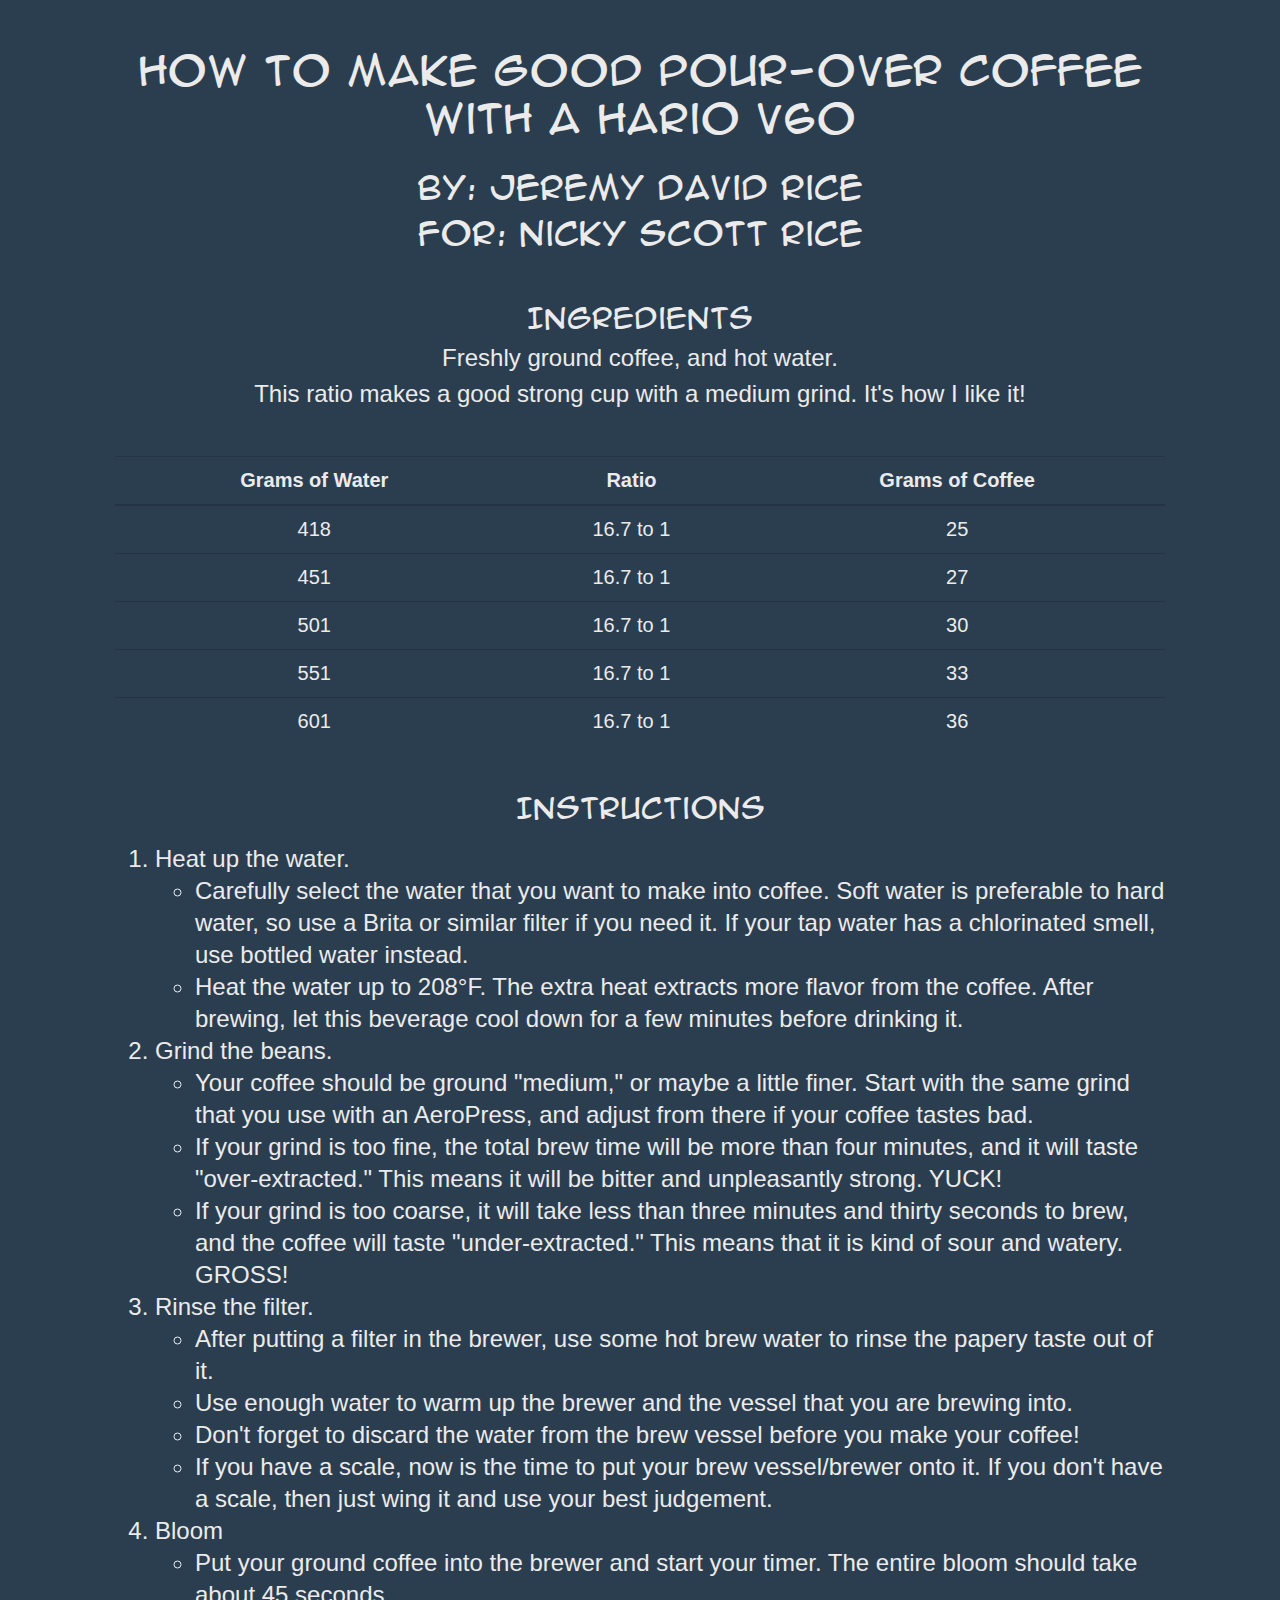
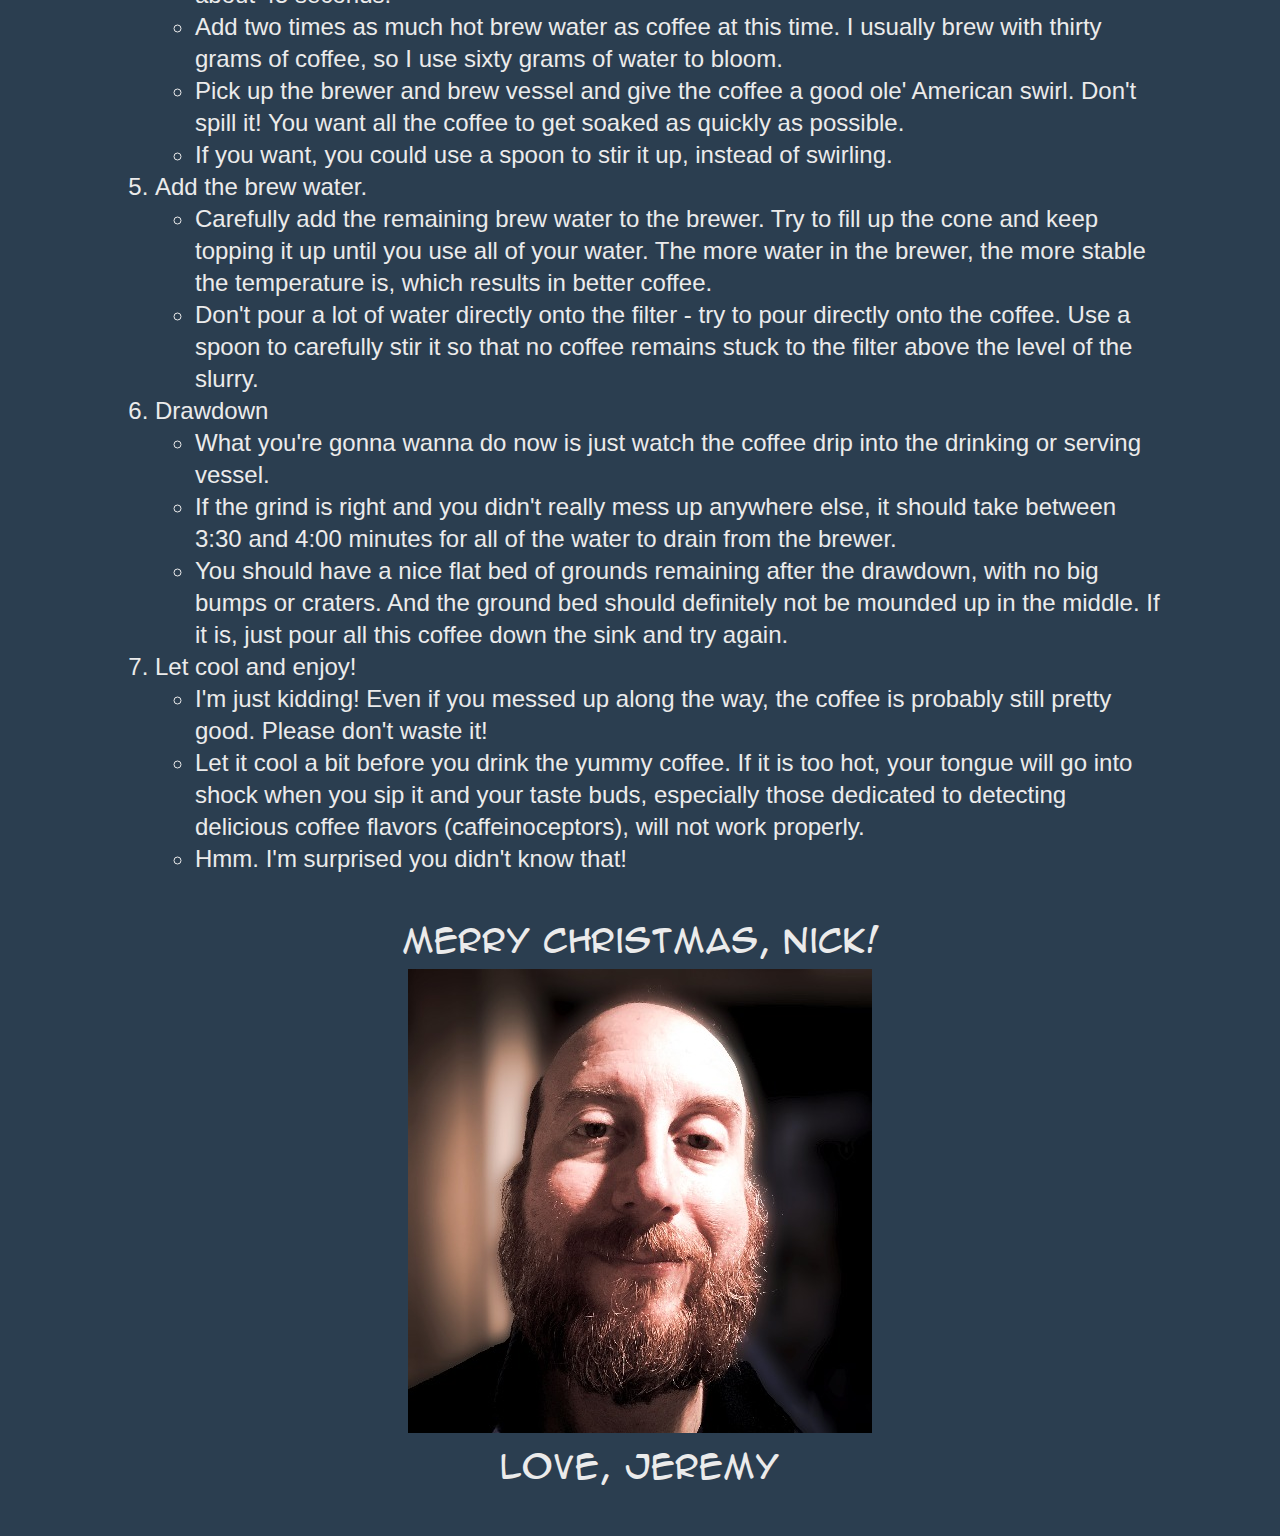
==== commit 595edd98: "run spell check" ====
--- a/index.html
+++ b/index.html
@@ -85,9 +85,9 @@
             <li>Your coffee should be ground "medium," or maybe a little finer. Start with the same
               grind that you use with an AeroPress, and adjust from there if your coffee tastes bad.</li>
             <li>If your grind is too fine, the total brew time will be more than four minutes, and it will taste
-              "overextracted." This means it will be bitter and unpleasantly strong. YUCK!</li>
+              "over-extracted." This means it will be bitter and unpleasantly strong. YUCK!</li>
             <li>If your grind is too coarse, it will take less than three minutes and thirty seconds to brew, and the
-              coffee will taste "underextracted." This means that it is kind of sour and watery. GROSS!</li>
+              coffee will taste "under-extracted." This means that it is kind of sour and watery. GROSS!</li>
           </ul>
           <li>Rinse the filter.</li>
           <ul>
@@ -104,7 +104,7 @@
             <li>Add two times as much hot brew water as coffee at this time. I usually brew with thirty grams of coffee,
               so I use sixty grams of water to bloom.</li>
             <li>Pick up the brewer and brew vessel and give the coffee a good ole' American swirl. Don't spill it! You
-              want all the coffee to get soaked as quckly as possible.
+              want all the coffee to get soaked as quickly as possible.
             <li>If you want, you could use a spoon to stir it up, instead of swirling.</li>
           </ul>
           <li>Add the brew water.</li>
@@ -130,7 +130,7 @@
               don't waste it!</li>
             <li>Let it cool a bit before you drink the yummy coffee. If it is too hot, your tongue will go into shock
               when you sip it
-              and your taste buds, expecially those dedicated to detecting delicious coffee flavors (caffeinoceptors),
+              and your taste buds, especially those dedicated to detecting delicious coffee flavors (caffeinoceptors),
               will not work properly.</li>
             <li>Hmm. I'm surprised you didn't know that!</li><br>
 
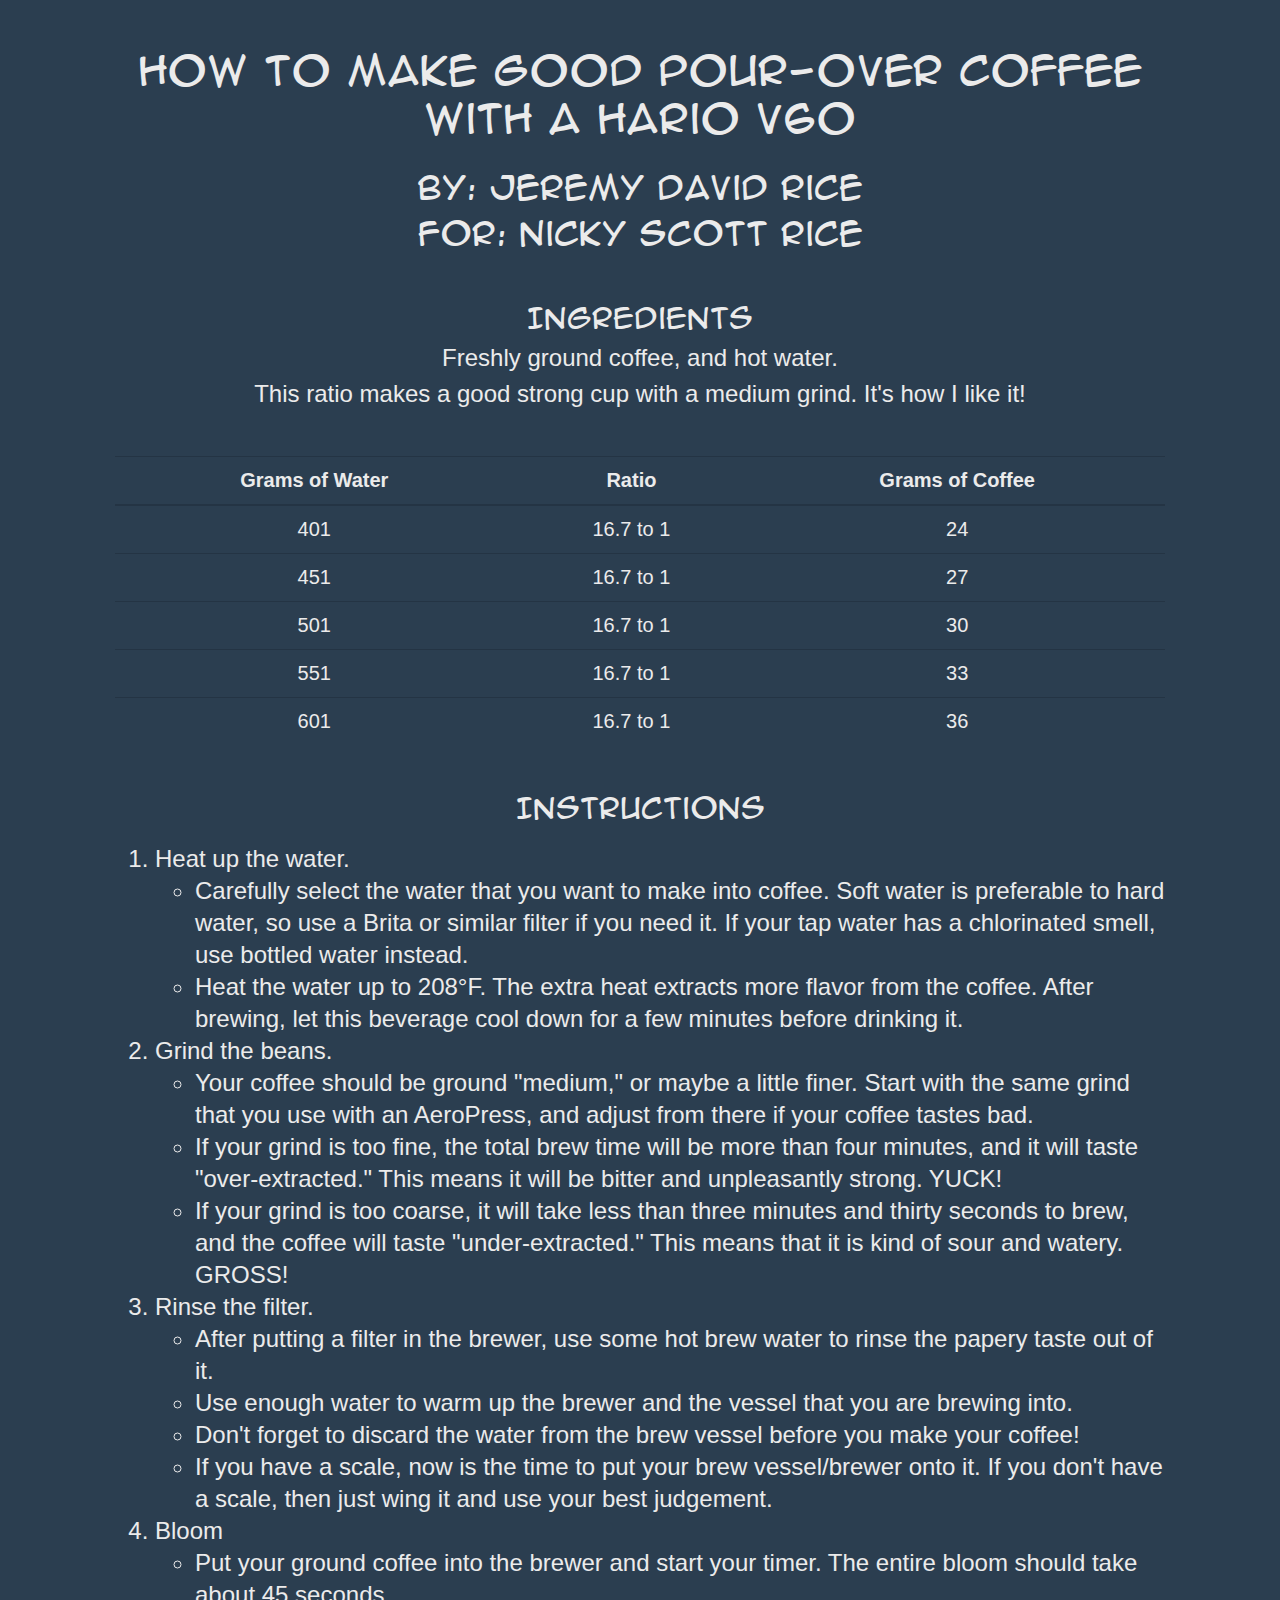
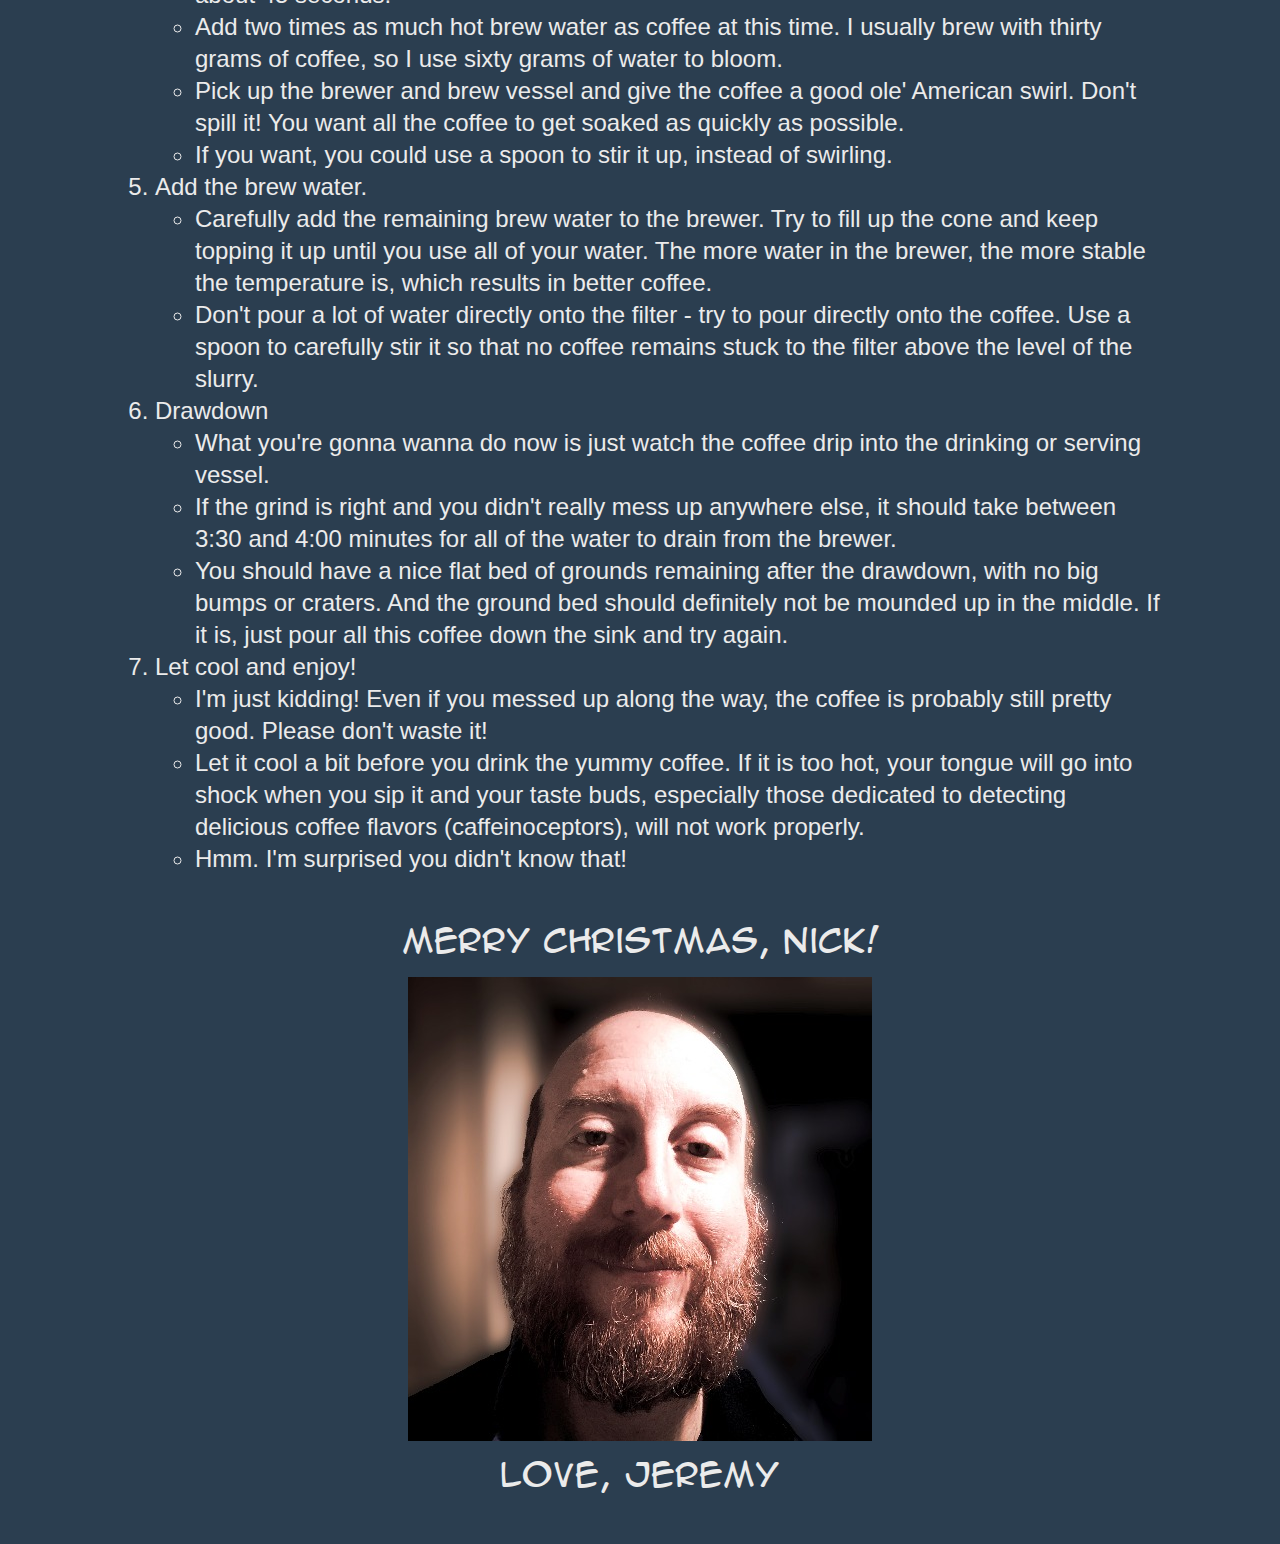
==== commit 5420629a: "change html lines 38 and 40" ====
--- a/index.html
+++ b/index.html
@@ -35,9 +35,9 @@
           </thead>
           <tbody>
             <tr>
-              <th scope="row" class="grams-of-water">418</th>
+              <th scope="row" class="grams-of-water">401</th>
               <td>16.7 to 1</td>
-              <td>25</td>
+              <td>24</td>
             </tr>
             <tr>
               <th scope="row" class="grams-of-water">451</th>
--- a/Assets/CSS/style.css
+++ b/Assets/CSS/style.css
@@ -19,7 +19,9 @@
   font: 1.25rem sans-serif;
 }
 img {
+  margin-top: .5rem;
   margin-bottom: 1rem;
+  /* margin-bottom: .5rem; */
 }
 .container {
   margin-top: 3rem;
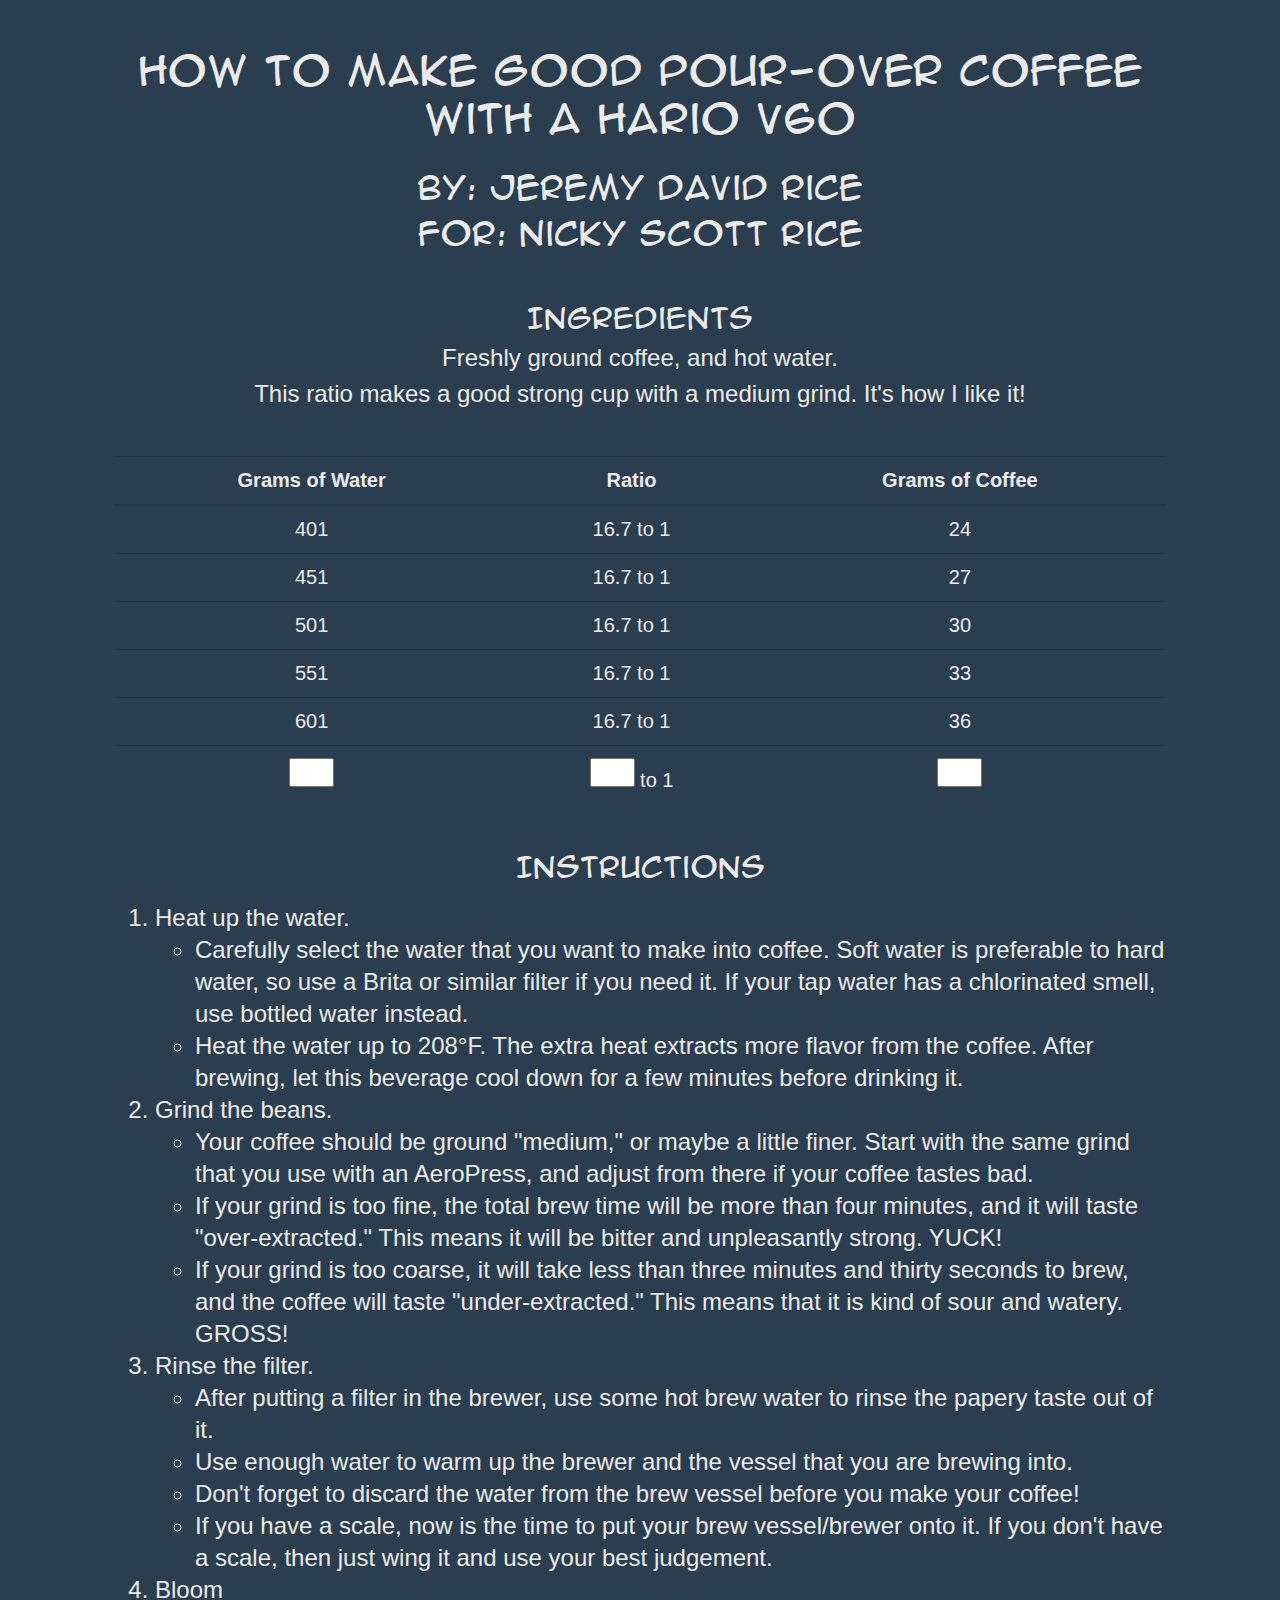
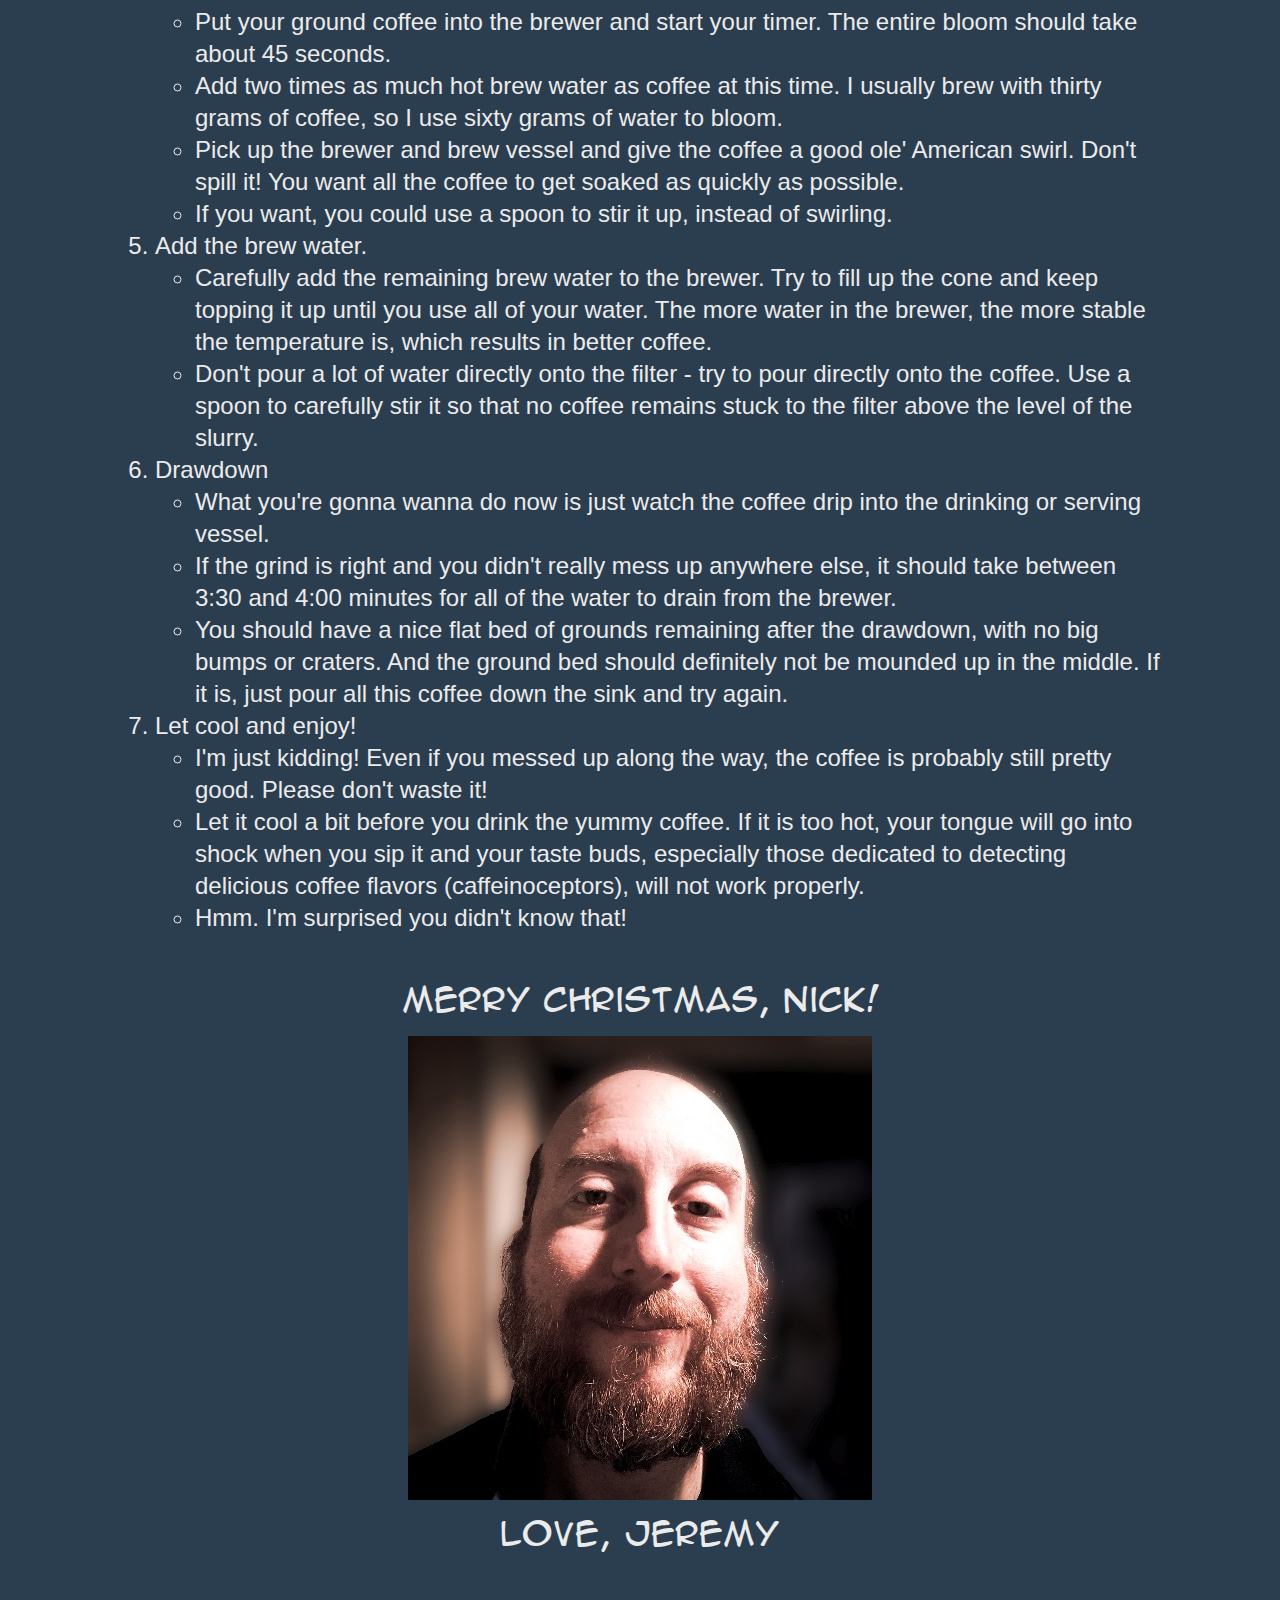
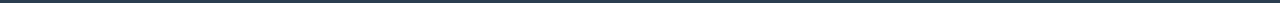
==== commit 3fa7ff7b: "add html for coffee calculator" ====
--- a/index.html
+++ b/index.html
@@ -58,6 +58,12 @@
               <th scope="row" class="grams-of-water">601</th>
               <td>16.7 to 1</td>
               <td>36</td>
+            </tr>
+            <tr>
+              <th scope="row"><textarea name="waterAmount" class="userInput" id="waterAmount" cols="2"
+                  rows="1"></textarea></th>
+              <td><textarea name="ratio" class="userInput" id="ratio" cols="2" rows="1"></textarea> to 1</td>
+              <td><textarea name="coffeeAmount" class="userInput" id="coffeeAmount" cols="2" rows="1"></textarea></td>
             </tr>
           </tbody>
         </table>
--- a/Assets/CSS/style.css
+++ b/Assets/CSS/style.css
@@ -22,6 +22,9 @@
   margin-top: .5rem;
   margin-bottom: 1rem;
   /* margin-bottom: .5rem; */
+}
+textarea {
+  resize: none;
 }
 .container {
   margin-top: 3rem;
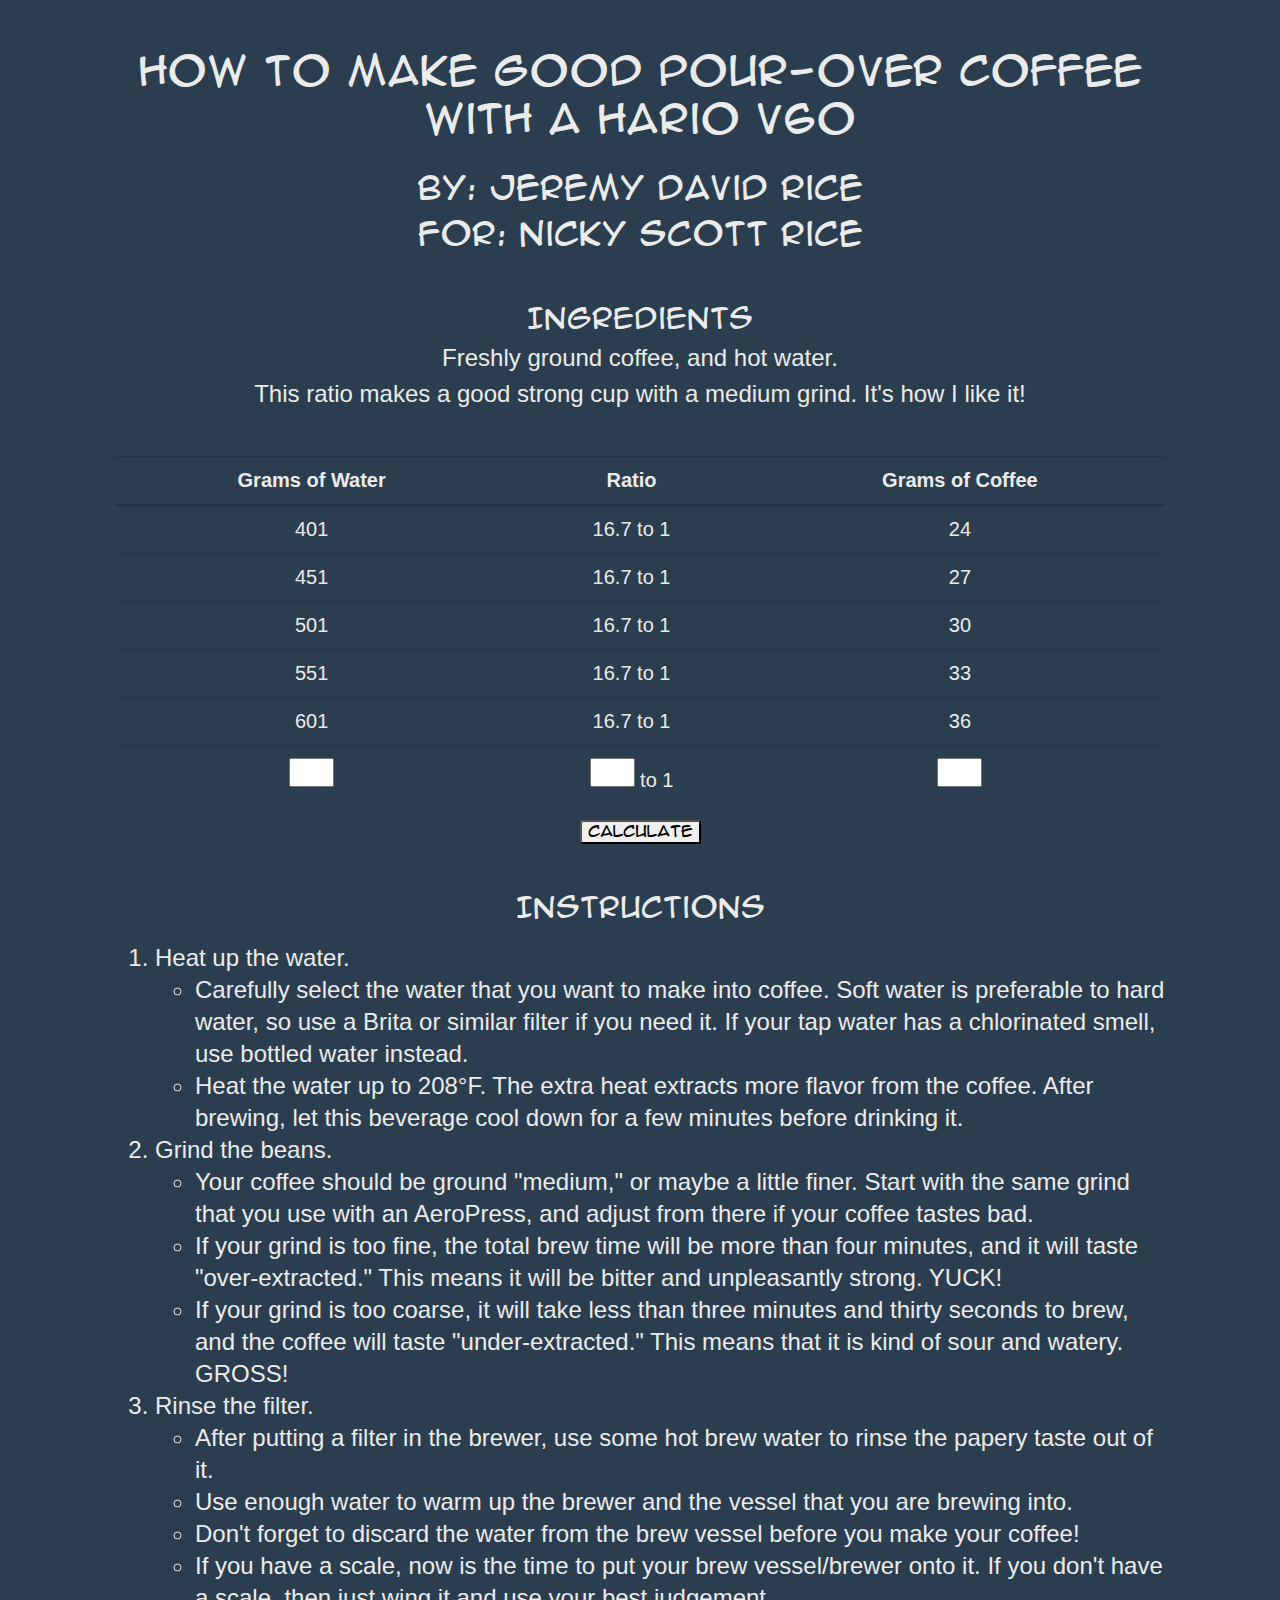
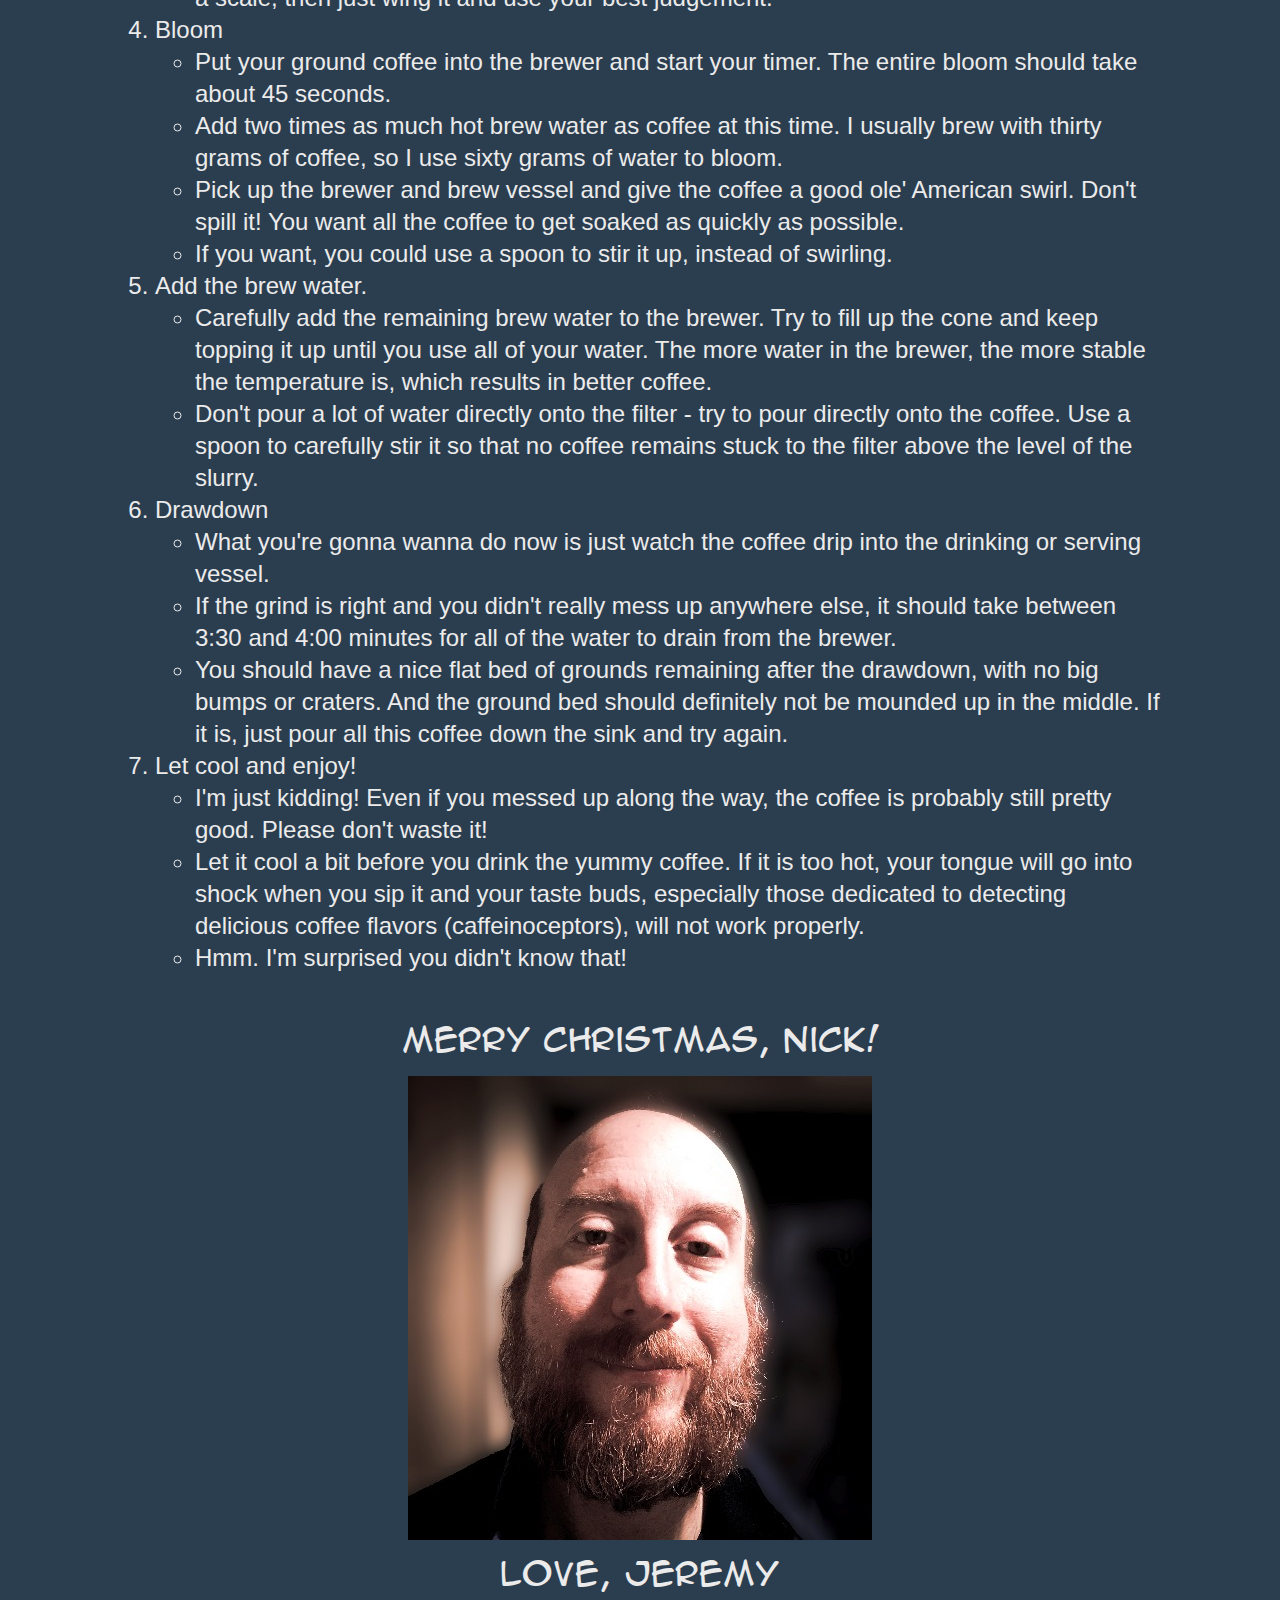
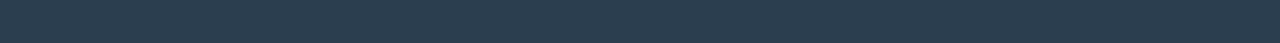
==== commit efa7161f: "add first variables for calculator function" ====
--- a/index.html
+++ b/index.html
@@ -67,7 +67,7 @@
             </tr>
           </tbody>
         </table>
-
+        <button class="submitBtn" type="submit" value="Submit" id="calculate">Calculate</button>
       </div>
 
     </div>
